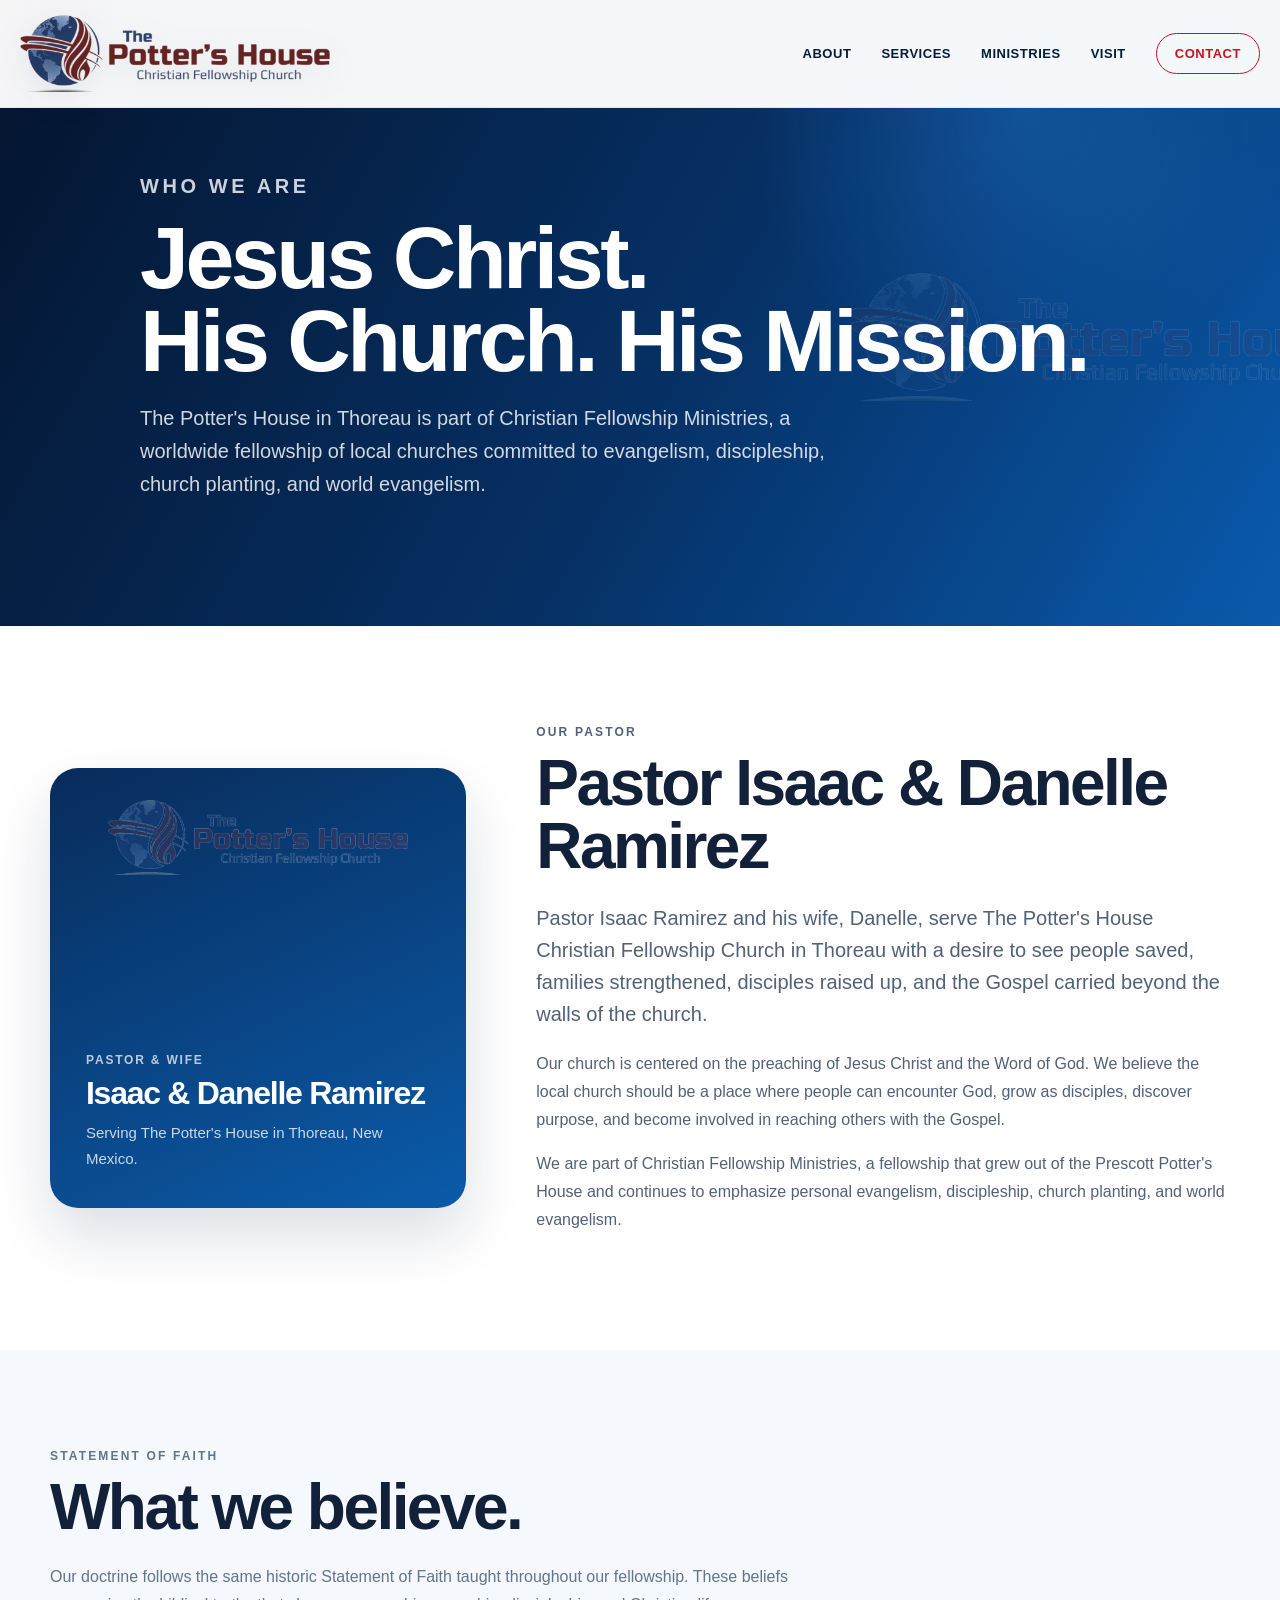
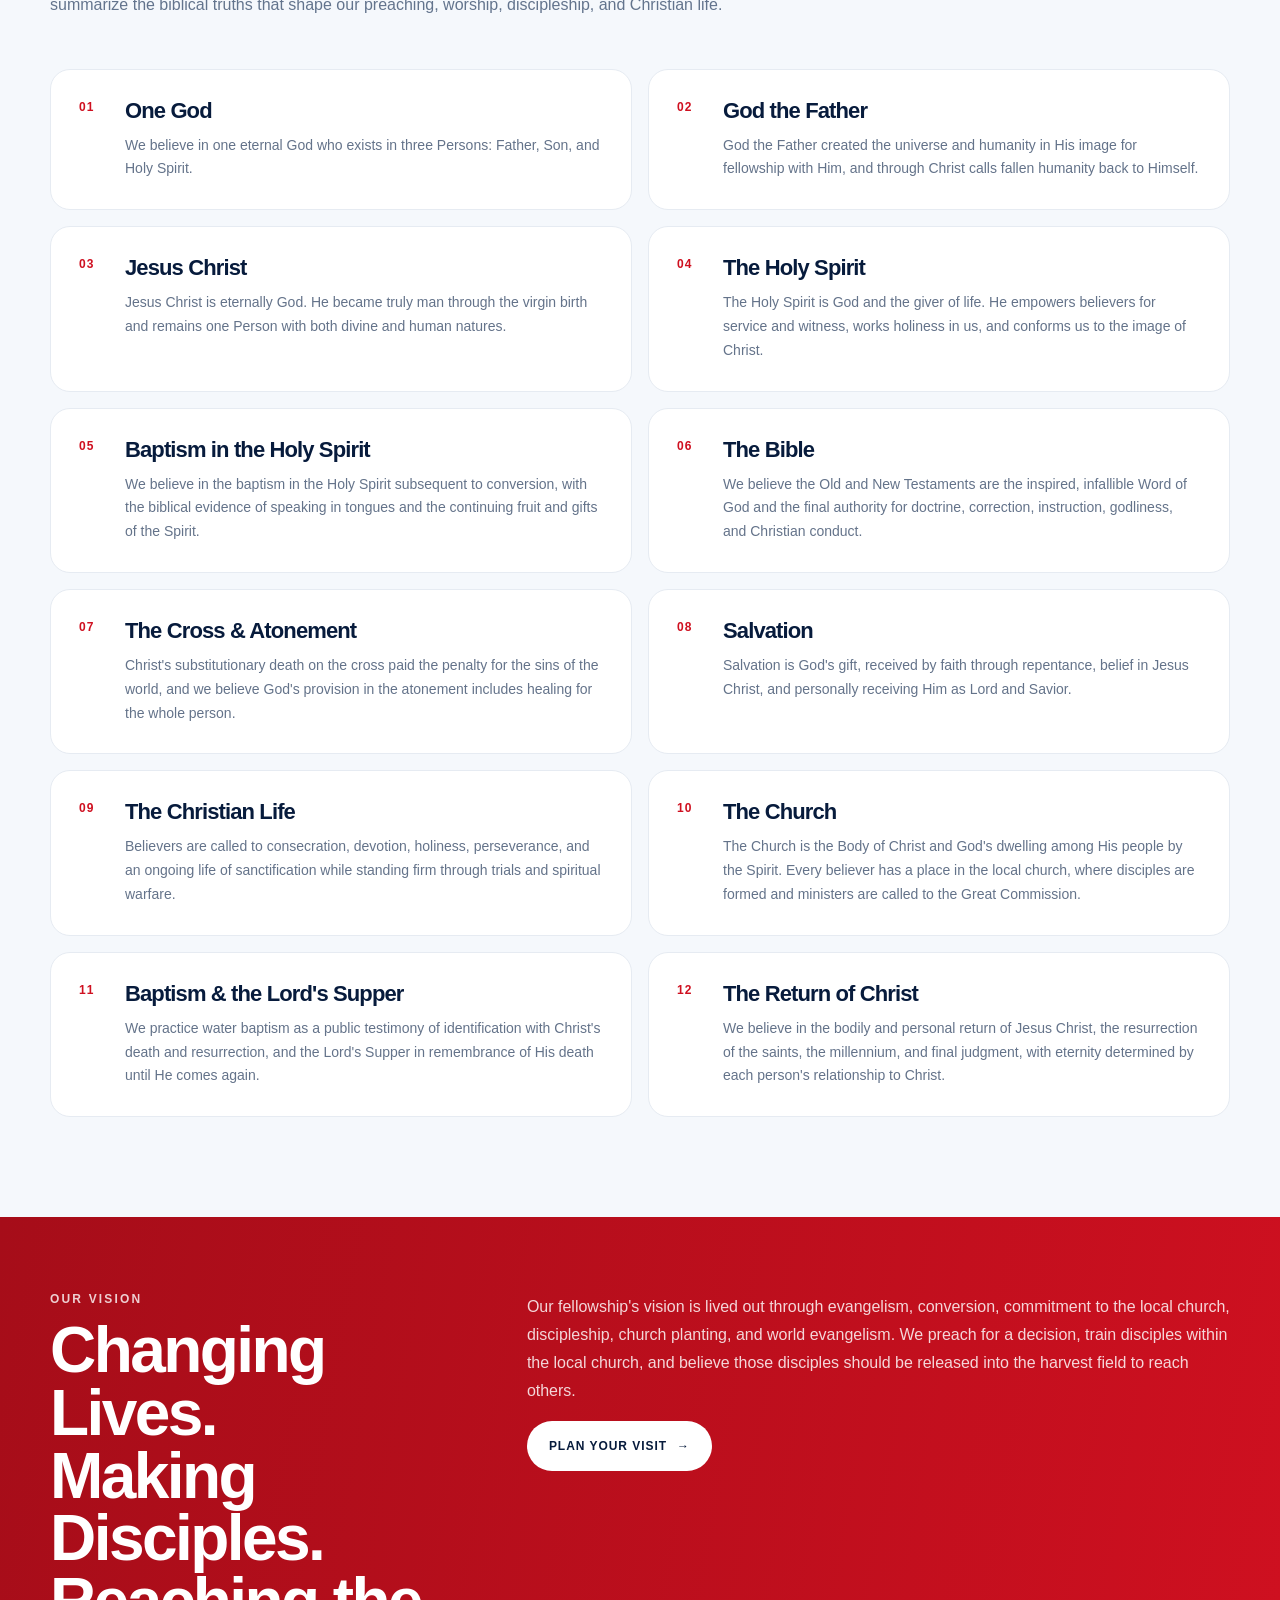
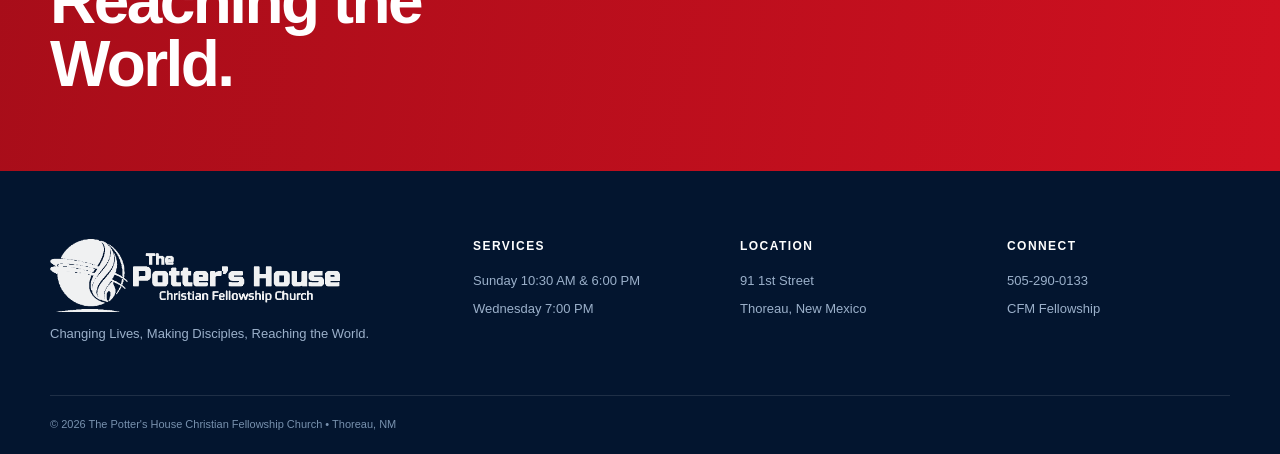
==== about.html @ 3928b64d "Refine design with Prescott-inspired world theme" ====
<!doctype html>
<html lang="en">
<head>
  <meta charset="utf-8" />
  <meta name="viewport" content="width=device-width, initial-scale=1" />
  <title>About | The Potter's House Thoreau</title>
  <meta name="description" content="Meet Pastor Isaac and Danelle Ramirez and learn what The Potter's House Christian Fellowship Church in Thoreau believes." />
  <link rel="stylesheet" href="/styles.css" />
  <style>
    .about-hero{position:relative;overflow:hidden;padding:170px 0 105px;color:#fff;background:radial-gradient(circle at 80% 18%,rgba(43,132,227,.30),transparent 24%),linear-gradient(120deg,#04142d,#063166 55%,#0a5aad)}
    .about-hero:after{content:"";position:absolute;right:-80px;top:82px;width:510px;height:510px;background:url('/assets/logo-mark-transparent.webp') no-repeat center/contain;opacity:.09;filter:brightness(1.4)}
    .about-hero .shell{position:relative;z-index:2;max-width:1000px}
    .about-hero h1{margin-bottom:20px;font-size:clamp(52px,7vw,88px);line-height:.94}
    .about-hero p{max-width:720px;color:rgba(255,255,255,.82);font-size:20px;line-height:1.65}
    .pastor-section{background:#fff}
    .pastor-grid{display:grid;grid-template-columns:.75fr 1.25fr;gap:70px;align-items:center}
    .pastor-card{position:relative;min-height:440px;display:flex;align-items:flex-end;padding:36px;border-radius:28px;overflow:hidden;background:linear-gradient(155deg,#082c5b,#0b5baa);box-shadow:var(--shadow)}
    .pastor-card:before{content:"";position:absolute;inset:0;background:url('/assets/logo-mark-transparent.webp') no-repeat center 32px/72% auto;opacity:.24;filter:brightness(1.45)}
    .pastor-card-copy{position:relative;z-index:2;width:100%;padding-top:180px;color:#fff}
    .pastor-card-copy span{display:block;margin-bottom:8px;font-size:12px;font-weight:800;letter-spacing:.15em;text-transform:uppercase;opacity:.72}
    .pastor-card-copy strong{display:block;font-size:32px;letter-spacing:-.04em}
    .pastor-card-copy p{margin:8px 0 0;color:rgba(255,255,255,.78);font-size:15px}
    .about-copy h2{max-width:680px}
    .about-copy p{max-width:760px;color:#536178}
    .faith{background:var(--soft)}
    .faith-intro{max-width:820px;margin-bottom:50px}
    .faith-intro p{color:var(--muted)}
    .faith-grid{display:grid;grid-template-columns:repeat(2,1fr);gap:16px}
    .faith-item{position:relative;padding:28px 30px 28px 74px;background:#fff;border:1px solid #e6ebf2;border-radius:20px}
    .faith-item .num{position:absolute;left:28px;top:30px;color:var(--red);font-size:12px;font-weight:900;letter-spacing:.08em}
    .faith-item h3{margin:0 0 10px;color:var(--navy);font-size:22px}
    .faith-item p{margin:0;color:#64738a;font-size:14px;line-height:1.7}
    .vision-band{padding:76px 0;color:#fff;background:linear-gradient(100deg,var(--red-dark),var(--red))}
    .vision-band .shell{display:grid;grid-template-columns:.75fr 1.25fr;gap:55px;align-items:start}
    .vision-band h2{margin-bottom:0}
    .vision-band p{color:rgba(255,255,255,.83)}
    @media(max-width:850px){.pastor-grid,.faith-grid,.vision-band .shell{grid-template-columns:1fr}.pastor-card{min-height:350px}.about-hero{padding-top:145px}}
  </style>
</head>
<body>
<main>
  <header class="site-header" id="siteHeader">
    <div class="shell">
      <a class="brand" href="/" aria-label="The Potter's House Thoreau home">
        <img class="brand-logo" src="/assets/logo-mark-transparent.webp" alt="The Potter's House Christian Fellowship Church" />
      </a>
      <nav class="nav" aria-label="Primary navigation">
        <a href="/about.html">About</a><a href="/#services">Services</a><a href="/#ministries">Ministries</a><a href="/#visit">Visit</a><a class="nav-cta" href="tel:+15052900133">Contact</a>
      </nav>
    </div>
  </header>

  <section class="about-hero">
    <div class="shell">
      <p class="kicker light">Who We Are</p>
      <h1>Jesus Christ.<br>His Church. His Mission.</h1>
      <p>The Potter's House in Thoreau is part of Christian Fellowship Ministries, a worldwide fellowship of local churches committed to evangelism, discipleship, church planting, and world evangelism.</p>
    </div>
  </section>

  <section class="section pastor-section">
    <div class="shell pastor-grid">
      <div class="pastor-card">
        <div class="pastor-card-copy"><span>Pastor &amp; Wife</span><strong>Isaac &amp; Danelle Ramirez</strong><p>Serving The Potter's House in Thoreau, New Mexico.</p></div>
      </div>
      <div class="about-copy">
        <p class="kicker">Our Pastor</p>
        <h2>Pastor Isaac &amp; Danelle Ramirez</h2>
        <p class="lead">Pastor Isaac Ramirez and his wife, Danelle, serve The Potter's House Christian Fellowship Church in Thoreau with a desire to see people saved, families strengthened, disciples raised up, and the Gospel carried beyond the walls of the church.</p>
        <p>Our church is centered on the preaching of Jesus Christ and the Word of God. We believe the local church should be a place where people can encounter God, grow as disciples, discover purpose, and become involved in reaching others with the Gospel.</p>
        <p>We are part of Christian Fellowship Ministries, a fellowship that grew out of the Prescott Potter's House and continues to emphasize personal evangelism, discipleship, church planting, and world evangelism.</p>
      </div>
    </div>
  </section>

  <section class="section faith" id="faith">
    <div class="shell">
      <div class="faith-intro"><p class="kicker">Statement of Faith</p><h2>What we believe.</h2><p>Our doctrine follows the same historic Statement of Faith taught throughout our fellowship. These beliefs summarize the biblical truths that shape our preaching, worship, discipleship, and Christian life.</p></div>
      <div class="faith-grid">
        <article class="faith-item"><span class="num">01</span><h3>One God</h3><p>We believe in one eternal God who exists in three Persons: Father, Son, and Holy Spirit.</p></article>
        <article class="faith-item"><span class="num">02</span><h3>God the Father</h3><p>God the Father created the universe and humanity in His image for fellowship with Him, and through Christ calls fallen humanity back to Himself.</p></article>
        <article class="faith-item"><span class="num">03</span><h3>Jesus Christ</h3><p>Jesus Christ is eternally God. He became truly man through the virgin birth and remains one Person with both divine and human natures.</p></article>
        <article class="faith-item"><span class="num">04</span><h3>The Holy Spirit</h3><p>The Holy Spirit is God and the giver of life. He empowers believers for service and witness, works holiness in us, and conforms us to the image of Christ.</p></article>
        <article class="faith-item"><span class="num">05</span><h3>Baptism in the Holy Spirit</h3><p>We believe in the baptism in the Holy Spirit subsequent to conversion, with the biblical evidence of speaking in tongues and the continuing fruit and gifts of the Spirit.</p></article>
        <article class="faith-item"><span class="num">06</span><h3>The Bible</h3><p>We believe the Old and New Testaments are the inspired, infallible Word of God and the final authority for doctrine, correction, instruction, godliness, and Christian conduct.</p></article>
        <article class="faith-item"><span class="num">07</span><h3>The Cross &amp; Atonement</h3><p>Christ's substitutionary death on the cross paid the penalty for the sins of the world, and we believe God's provision in the atonement includes healing for the whole person.</p></article>
        <article class="faith-item"><span class="num">08</span><h3>Salvation</h3><p>Salvation is God's gift, received by faith through repentance, belief in Jesus Christ, and personally receiving Him as Lord and Savior.</p></article>
        <article class="faith-item"><span class="num">09</span><h3>The Christian Life</h3><p>Believers are called to consecration, devotion, holiness, perseverance, and an ongoing life of sanctification while standing firm through trials and spiritual warfare.</p></article>
        <article class="faith-item"><span class="num">10</span><h3>The Church</h3><p>The Church is the Body of Christ and God's dwelling among His people by the Spirit. Every believer has a place in the local church, where disciples are formed and ministers are called to the Great Commission.</p></article>
        <article class="faith-item"><span class="num">11</span><h3>Baptism &amp; the Lord's Supper</h3><p>We practice water baptism as a public testimony of identification with Christ's death and resurrection, and the Lord's Supper in remembrance of His death until He comes again.</p></article>
        <article class="faith-item"><span class="num">12</span><h3>The Return of Christ</h3><p>We believe in the bodily and personal return of Jesus Christ, the resurrection of the saints, the millennium, and final judgment, with eternity determined by each person's relationship to Christ.</p></article>
      </div>
    </div>
  </section>

  <section class="vision-band">
    <div class="shell"><div><p class="kicker light">Our Vision</p><h2>Changing Lives.<br>Making Disciples.<br>Reaching the World.</h2></div><div><p>Our fellowship's vision is lived out through evangelism, conversion, commitment to the local church, discipleship, church planting, and world evangelism. We preach for a decision, train disciples within the local church, and believe those disciples should be released into the harvest field to reach others.</p><a class="button button-white" href="/#visit">Plan Your Visit <span>→</span></a></div></div>
  </section>

  <footer>
    <div class="shell footer-grid">
      <div class="footer-brand"><img src="/assets/logo-mark-transparent.webp" alt="The Potter's House Christian Fellowship Church"><p>Changing Lives, Making Disciples, Reaching the World.</p></div>
      <div><strong>Services</strong><p>Sunday 10:30 AM &amp; 6:00 PM</p><p>Wednesday 7:00 PM</p></div>
      <div><strong>Location</strong><p>91 1st Street</p><p>Thoreau, New Mexico</p></div>
      <div><strong>Connect</strong><p><a href="tel:+15052900133">505-290-0133</a></p><p><a href="https://www.cfmmap.org/" target="_blank" rel="noreferrer">CFM Fellowship</a></p></div>
    </div>
    <div class="shell copyright">© 2026 The Potter's House Christian Fellowship Church • Thoreau, NM</div>
  </footer>
</main>
<script>
  const header=document.getElementById('siteHeader');
  const updateHeader=()=>window.scrollY>24?header.classList.add('is-scrolled'):header.classList.remove('is-scrolled');
  updateHeader();window.addEventListener('scroll',updateHeader,{passive:true});
</script>
</body>
</html>
---- styles.css ----
:root {
  --navy: #071b3c;
  --navy-deep: #031127;
  --blue: #0a57b8;
  --blue-bright: #2b84e3;
  --red: #cf1020;
  --red-dark: #a60d19;
  --ink: #122039;
  --muted: #63748d;
  --paper: #ffffff;
  --soft: #f5f8fc;
  --line: #dde5ef;
  --shadow: 0 28px 60px rgba(8, 28, 62, .14);
}

*{box-sizing:border-box}
html{scroll-behavior:smooth}
body{margin:0;color:var(--ink);background:var(--paper);font-family:Arial,Helvetica,sans-serif;-webkit-font-smoothing:antialiased}
a{text-decoration:none;color:inherit}
img{display:block;max-width:100%}
.shell{width:min(1180px,calc(100% - 48px));margin:0 auto}
.section{padding:100px 0}
.kicker{margin:0 0 14px;color:var(--red);font-size:12px;line-height:1;font-weight:800;letter-spacing:.18em;text-transform:uppercase}
.kicker.light{color:#fff;opacity:.8}
h1,h2,h3,p,blockquote{margin-top:0}
h1,h2,h3{letter-spacing:-.04em}
h2{margin-bottom:24px;font-size:clamp(38px,5vw,64px);line-height:.98}
p{font-size:16px;line-height:1.75}
.lead{color:#334258;font-size:20px;line-height:1.6}
.button{display:inline-flex;align-items:center;justify-content:center;gap:10px;min-height:50px;padding:0 22px;border-radius:999px;font-size:12px;font-weight:800;letter-spacing:.08em;text-transform:uppercase;transition:transform .2s ease,background .2s ease,border-color .2s ease,color .2s ease}
.button:hover{transform:translateY(-2px)}
.button-primary{color:#fff;background:var(--red);box-shadow:0 16px 34px rgba(207,16,32,.22)}
.button-primary:hover{background:var(--red-dark)}
.button-white{background:#fff;color:var(--navy)}
.button-ghost{border:1px solid rgba(255,255,255,.48);color:#fff}
.button-outline{border:1px solid #aebccc;color:var(--navy)}
.icon{width:28px;height:28px;display:flex;align-items:center;justify-content:center;color:var(--red);font-size:24px;font-weight:700}

.site-header{position:fixed;z-index:60;top:0;left:0;right:0;height:108px;display:flex;align-items:center;justify-content:center;background:rgba(255,255,255,.96);border-bottom:1px solid rgba(12,41,78,.08);transition:height .25s ease,box-shadow .25s ease,backdrop-filter .25s ease}
.site-header .shell{width:min(1280px,calc(100% - 40px));display:flex;align-items:center;justify-content:space-between}
.site-header.is-scrolled{height:88px;backdrop-filter:blur(14px);box-shadow:0 12px 30px rgba(8,26,57,.08)}
.brand{display:flex;align-items:center;min-width:0}
.brand-logo{width:310px;height:78px;object-fit:contain;object-position:left center;filter:drop-shadow(0 8px 16px rgba(8,34,70,.08))}
.nav{display:flex;align-items:center;gap:30px;font-size:13px;font-weight:800;letter-spacing:.04em;text-transform:uppercase}
.nav a{color:var(--navy);transition:color .2s ease,background .2s ease,border-color .2s ease}
.nav a:hover{color:var(--red)}
.nav-cta{padding:12px 18px;border:1px solid var(--red);border-radius:999px;color:var(--red)!important}

.hero{position:relative;overflow:hidden;color:var(--navy);padding:185px 0 115px;background:linear-gradient(105deg,#fff 0%,#fff 46%,#f4f8fd 100%)}
.hero::before{content:"";position:absolute;left:0;right:0;bottom:0;height:7px;background:linear-gradient(90deg,var(--blue) 0 54%,var(--red) 54%)}
.world-watermark{position:absolute;right:-5%;top:106px;width:min(62vw,900px);height:76%;background:url('/assets/logo-mark-transparent.webp') no-repeat center/contain;opacity:.055;filter:grayscale(1)}
.world-lines{position:absolute;right:-180px;top:20px;width:820px;height:820px;border:1px solid rgba(10,87,184,.10);border-radius:50%;box-shadow:inset 0 0 0 90px rgba(10,87,184,.018),inset 0 0 0 180px rgba(10,87,184,.018)}
.world-lines::before,.world-lines::after{content:"";position:absolute;inset:8% 32%;border:1px solid rgba(10,87,184,.10);border-radius:50%}
.world-lines::after{inset:32% 8%;transform:rotate(90deg)}
.hero-content{position:relative;z-index:2;display:grid;grid-template-columns:1.15fr .85fr;gap:46px;align-items:center}
.eyebrow{margin-bottom:24px;color:var(--blue);font-size:12px;font-weight:900;letter-spacing:.2em;text-transform:uppercase}
.hero h1{margin-bottom:28px;max-width:760px;color:var(--red);font-size:clamp(52px,6vw,88px);line-height:.93}
.hero h1 span{color:var(--blue)}
.hero-copy>p{max-width:680px;color:#4e6077;font-size:20px;line-height:1.65}
.hero-actions{display:flex;flex-wrap:wrap;gap:13px;margin-top:34px}
.hero-scripture{margin-top:30px;color:#75849a;font-family:Georgia,'Times New Roman',serif;font-size:17px;font-style:italic}.hero-scripture strong{margin-left:8px;color:var(--navy);font-family:Arial,Helvetica,sans-serif;font-size:11px;font-style:normal;letter-spacing:.12em;text-transform:uppercase}
.hero .button-ghost{border-color:#9fb1c8;color:var(--navy)}
.hero-panel{position:relative;padding:38px 34px;border:1px solid #dbe5f0;border-radius:4px;background:rgba(255,255,255,.86);box-shadow:0 28px 70px rgba(14,52,97,.13)}
.hero-panel::before{content:"";position:absolute;left:0;top:0;bottom:0;width:6px;background:linear-gradient(180deg,var(--red),var(--blue-bright));border-radius:26px 0 0 26px}
.hero-panel h3{margin:0 0 18px;font-size:28px}
.panel-kicker{display:block;margin-bottom:12px;color:var(--red);font-size:11px;font-weight:900;letter-spacing:.18em;text-transform:uppercase}
.hero-panel p{margin:0 0 18px;color:#607087;font-size:15px;line-height:1.7}
.hero-list{display:grid;gap:12px;margin-top:22px}
.hero-list-item{display:grid;grid-template-columns:auto 1fr auto;align-items:center;gap:12px;padding:14px 16px;border-radius:4px;background:#f2f6fb;border-left:3px solid var(--blue)}
.hero-list-item .icon{width:24px;height:24px;color:var(--red);font-size:18px}
.hero-list-item strong,.hero-list-item span{display:block}
.hero-list-item strong{font-size:14px}
.hero-list-item span{color:#6c7c90;font-size:12px}
.hero-list-item b{font-size:16px}
.hero-address{margin-top:18px;padding-top:18px;border-top:1px solid #dde5ee;font-size:14px;color:#64748a}
.hero-address strong{display:block;margin-bottom:4px;color:var(--navy);font-size:16px}

.quick-info{position:relative;padding:52px 0 74px;background:#fff}
.quick-info::before{content:"";position:absolute;inset:auto 0 auto 0;top:-92px;height:140px;background:#fff;border-top-left-radius:120px 80px;border-top-right-radius:120px 80px}
.quick-info-grid{position:relative;z-index:2;display:grid;grid-template-columns:.8fr 1.2fr;gap:54px;align-items:start}
.quick-lead h2{max-width:420px;margin-bottom:0;font-size:46px}
.service-times{display:grid;gap:12px}
.service-card{display:grid;grid-template-columns:42px 1fr auto;gap:15px;align-items:center;padding:18px 20px;background:var(--soft);border:1px solid #edf1f6;border-radius:18px}
.service-card strong,.service-card span{display:block}
.service-card strong{margin-bottom:3px;font-size:15px}
.service-card span{color:var(--muted);font-size:13px}
.service-card b{color:var(--navy);font-size:18px}
.service-card .icon{width:24px;height:24px;font-size:18px}

.split-layout{display:grid;grid-template-columns:1.05fr .95fr;gap:clamp(50px,8vw,110px);align-items:center}
.section-copy p:not(.kicker){max-width:680px;color:#536178}
.text-link{display:inline-flex;align-items:center;gap:8px;margin-top:16px;color:var(--red);font-size:13px;font-weight:800;letter-spacing:.04em;text-transform:uppercase}
.statement-card{position:relative;padding:60px 54px;color:#fff;background:linear-gradient(150deg,var(--navy),#0c4f96);border-radius:28px;box-shadow:var(--shadow);overflow:hidden}
.statement-card::before{content:"";position:absolute;width:100%;height:100%;top:0;left:0;background:url('/assets/logo-mark.svg') no-repeat right -30px bottom -20px / 220px auto;opacity:.08}
.statement-card::after{content:"";position:absolute;width:6px;top:0;bottom:0;left:0;background:var(--red)}
.statement-small{display:block;margin-bottom:24px;color:#b6c9df;font-size:11px;font-weight:800;letter-spacing:.16em;text-transform:uppercase}
.statement-card blockquote{position:relative;z-index:1;margin-bottom:16px;font-family:Georgia,'Times New Roman',serif;font-size:33px;line-height:1.32}
.statement-card cite{position:relative;z-index:1;color:#b1c6df;font-size:13px;font-style:normal}
.statement-rule{position:relative;z-index:1;width:48px;height:2px;margin:28px 0 24px;background:#fff}
.statement-card p{position:relative;z-index:1;margin-bottom:0;color:#d7e1ee;font-size:13px;font-weight:800;letter-spacing:.07em;text-transform:uppercase}

.belief-band{color:#fff;background:linear-gradient(90deg,#b90e1c,#dc1829)}
.belief-grid{display:grid;grid-template-columns:repeat(3,1fr)}
.belief-grid>div{padding:48px 36px;border-right:1px solid rgba(255,255,255,.22)}
.belief-grid>div:first-child{padding-left:0}
.belief-grid>div:last-child{border-right:0}
.belief-grid span{display:block;margin-bottom:22px;font-size:11px;font-weight:800;letter-spacing:.15em;opacity:.65}
.belief-grid strong{display:block;margin-bottom:8px;font-size:24px}
.belief-grid p{margin-bottom:0;color:rgba(255,255,255,.78);font-size:14px;line-height:1.6}

.ministries{background:var(--soft)}
.section-heading{display:grid;grid-template-columns:1.3fr .7fr;gap:50px;align-items:end;margin-bottom:58px}
.section-heading h2{margin-bottom:0}
.section-heading>p{max-width:430px;margin-bottom:8px;color:var(--muted)}
.ministry-grid{display:grid;grid-template-columns:repeat(4,1fr);gap:16px}
.ministry-card{min-height:290px;padding:30px;background:#fff;border:1px solid #e6ebf2;border-radius:22px;transition:transform .22s ease,box-shadow .22s ease}
.ministry-card:hover{transform:translateY(-5px);box-shadow:0 22px 45px rgba(30,53,84,.08)}
.ministry-card>span{color:var(--red);font-size:12px;font-weight:800;letter-spacing:.1em}
.ministry-card h3{margin:56px 0 16px;color:var(--navy);font-size:27px}
.ministry-card p{margin-bottom:0;color:var(--muted);font-size:14px;line-height:1.65}

.invite-section{display:grid;grid-template-columns:1fr 1fr;min-height:620px;color:#fff;background:var(--navy)}
.invite-image{position:relative;overflow:hidden;background:radial-gradient(circle at 50% 45%,rgba(36,134,218,.42),transparent 28%),linear-gradient(135deg,#031327,#07579b)}
.invite-image::before{content:"";position:absolute;inset:0;background:url('/assets/logo-mark.svg') no-repeat center center / 66% auto;opacity:.14;filter:brightness(1.6)}
.invite-image::after{content:"";position:absolute;inset:0;background:repeating-linear-gradient(120deg,transparent 0 35px,rgba(255,255,255,.025) 36px 37px)}
.invite-content{display:flex;flex-direction:column;justify-content:center;padding:80px clamp(45px,8vw,120px)}
.invite-content h2{margin-bottom:24px}
.invite-content p:not(.kicker){max-width:630px;color:#b9c9dc;font-size:18px}
.invite-content .button{align-self:flex-start;margin-top:14px}

.visit{background:#fff}
.visit-grid{display:grid;grid-template-columns:.88fr 1.12fr;gap:70px;align-items:center}
.visit-details h2{margin-bottom:22px}
.detail-row{display:grid;grid-template-columns:40px 1fr;gap:14px;align-items:start;margin:26px 0}
.detail-row strong,.detail-row span{display:block}
.detail-row strong{margin-bottom:4px;font-size:17px}
.detail-row span{color:var(--muted);font-size:14px}
.visit-actions{display:flex;flex-wrap:wrap;gap:12px;margin-top:36px}
.map-card{min-height:520px;overflow:hidden;border:10px solid var(--soft);border-radius:28px;box-shadow:0 25px 60px rgba(25,52,84,.12)}
.map-card iframe{width:100%;height:520px;border:0}

.final-cta{padding:72px 0;color:#fff;background:linear-gradient(100deg,var(--red-dark),var(--red))}
.final-cta-inner{display:flex;align-items:center;justify-content:space-between;gap:38px}
.final-cta h2{margin-bottom:0;font-size:clamp(38px,4vw,58px)}

footer{padding:68px 0 24px;color:#c8d5e6;background:#03152f}
.footer-grid{display:grid;grid-template-columns:1.7fr 1fr 1fr 1fr;gap:44px;padding-bottom:50px}
.footer-brand{display:flex;flex-direction:column;align-items:flex-start;gap:12px}
.footer-brand img{width:290px;height:auto;object-fit:contain;filter:brightness(0) invert(1);opacity:.94}
.footer-brand>p{max-width:360px;margin:0;color:#9bb0ca}
.footer-brand-copy{display:flex;flex-direction:column}
.footer-brand-copy strong{margin:0 0 8px;color:#fff;font-size:30px;letter-spacing:-.04em;text-transform:none}
.footer-brand-copy span{display:block;margin-top:2px;color:#a8bfd9;font-size:12px;font-weight:700;letter-spacing:.08em;text-transform:uppercase}
.footer-brand-copy p{max-width:360px;margin-top:14px}
footer strong{display:block;margin-bottom:18px;color:#fff;font-size:12px;letter-spacing:.12em;text-transform:uppercase}
footer p{margin:7px 0;color:#9bb0ca;font-size:13px;line-height:1.55}
footer a:hover{color:#fff}
.copyright{padding-top:22px;border-top:1px solid rgba(255,255,255,.11);color:#7891ae;font-size:11px}

@media (max-width:1100px){
  .brand-logo{width:270px}
  .nav{gap:18px;font-size:11px}
}

@media (max-width:980px){
  .site-header{height:auto;padding:12px 0}
  .site-header .shell{width:min(100% - 30px,1180px)}
  .brand-logo{width:235px;height:62px}
  .nav a:nth-child(-n+3){display:none}
  .hero{padding:138px 0 120px}
  .hero-content{grid-template-columns:1fr}
  .world-watermark{width:90vw;right:-25%;opacity:.04}
  .quick-info-grid,.split-layout,.visit-grid,.section-heading{grid-template-columns:1fr}
  .ministry-grid{grid-template-columns:repeat(2,1fr)}
  .invite-section{grid-template-columns:.8fr 1.2fr}
  .belief-grid>div{padding:38px 24px}
  .footer-grid{grid-template-columns:1.5fr 1fr 1fr}
  .footer-grid>div:last-child{grid-column:2}
}

@media (max-width:700px){
  .shell{width:min(100% - 30px,1180px)}
  .section{padding:76px 0}
  .brand-logo{width:205px;height:54px}
  .nav a:not(.nav-cta){display:none}
  .nav-cta{padding:10px 13px}
  .hero{padding:126px 0 110px}
  .hero::after{height:160px;bottom:-105px}
  .hero h1{font-size:clamp(48px,15vw,72px)}
  .hero-copy>p{font-size:17px}
  .world-lines{right:-470px;opacity:.65}
  .hero-panel{padding:28px 24px;border-radius:22px}
  .quick-info{padding-top:26px}
  .quick-info::before{top:-68px;height:110px}
  .quick-info-grid{gap:32px}
  .quick-lead h2{font-size:40px}
  .service-card{grid-template-columns:34px 1fr}
  .service-card b{grid-column:2;font-size:17px}
  .statement-card{padding:42px 34px}
  .statement-card blockquote{font-size:27px}
  .belief-grid{grid-template-columns:1fr}
  .belief-grid>div,.belief-grid>div:first-child{padding:32px 0;border-right:0;border-bottom:1px solid rgba(255,255,255,.2)}
  .belief-grid>div:last-child{border-bottom:0}
  .ministry-grid{grid-template-columns:1fr}
  .ministry-card{min-height:240px}
  .ministry-card h3{margin-top:38px}
  .invite-section{grid-template-columns:1fr}
  .invite-image{min-height:360px}
  .invite-content{padding:70px 28px}
  .map-card,.map-card iframe{min-height:390px;height:390px}
  .visit-grid{gap:44px}
  .final-cta-inner{align-items:flex-start;flex-direction:column}
  .footer-grid{grid-template-columns:1fr 1fr}
  .footer-brand{grid-column:1/-1}
  .footer-brand-copy strong{font-size:24px}
  .footer-grid>div:last-child{grid-column:auto}
}
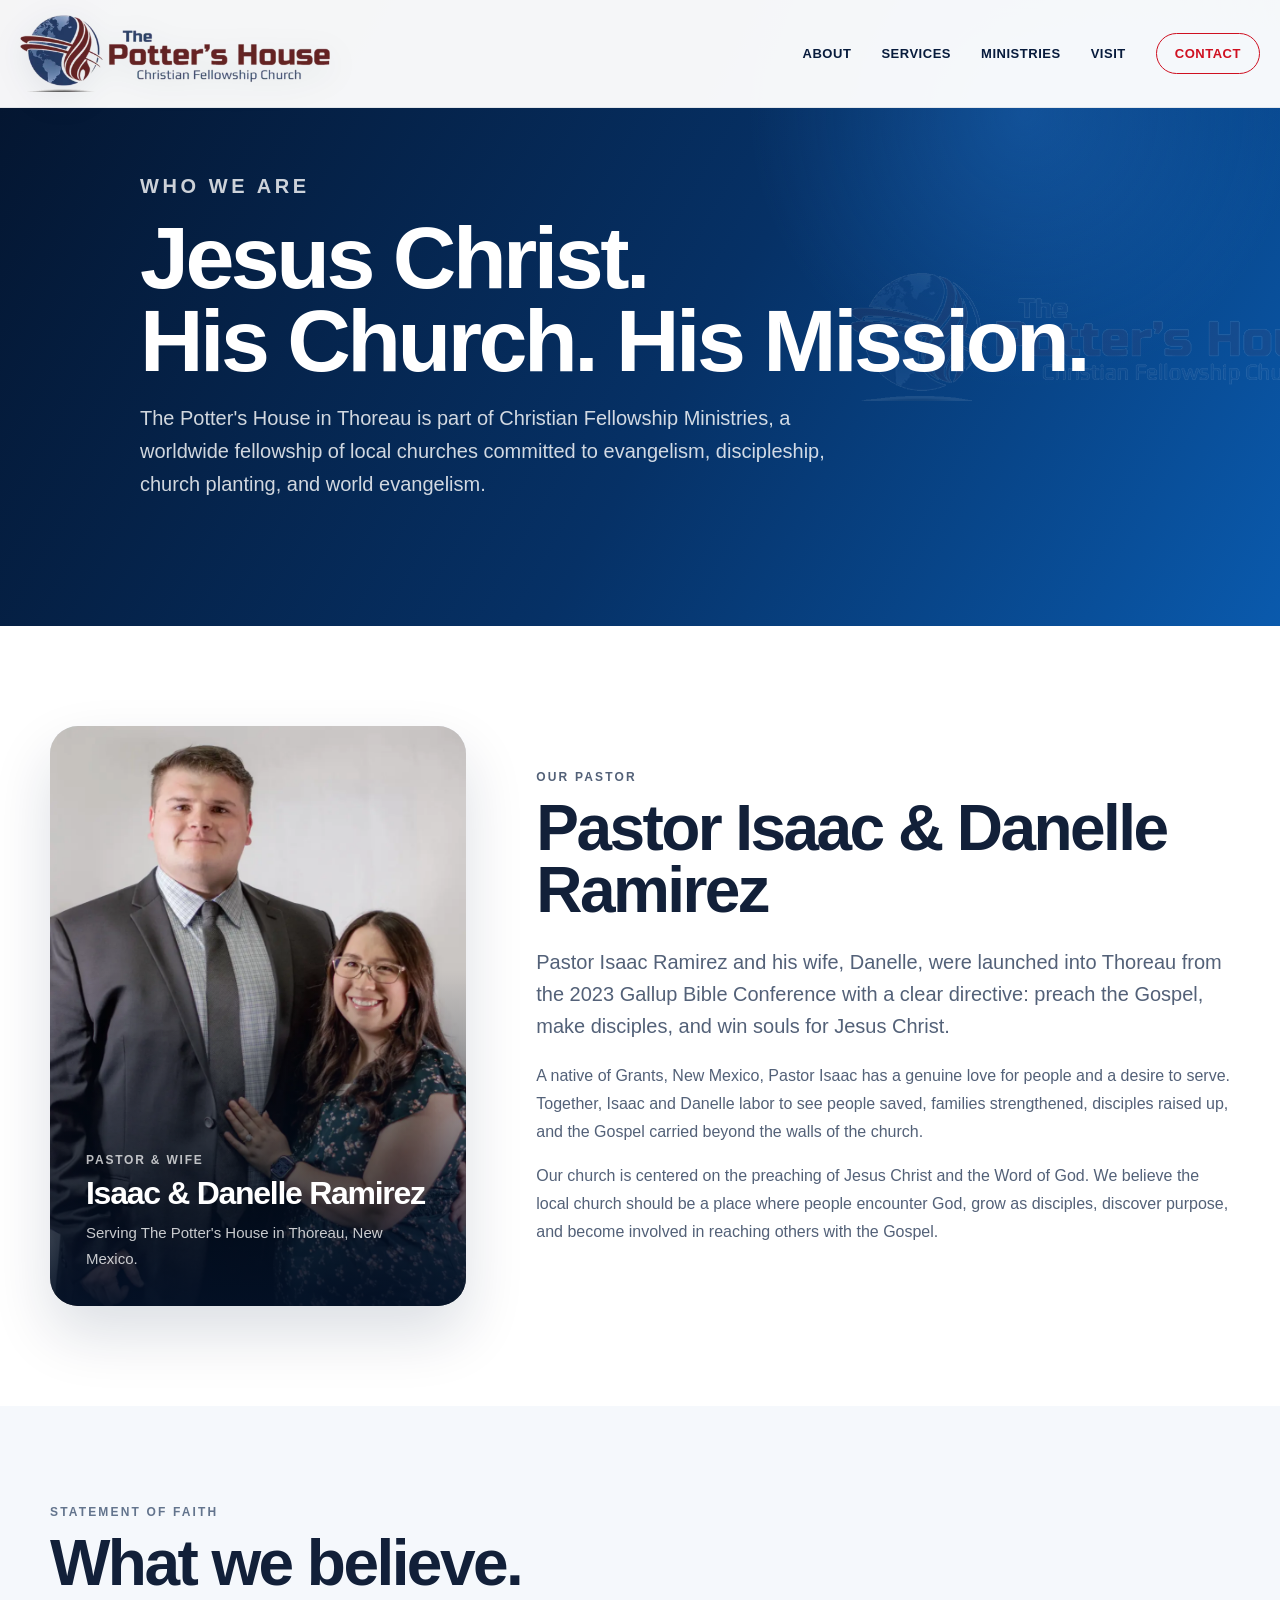
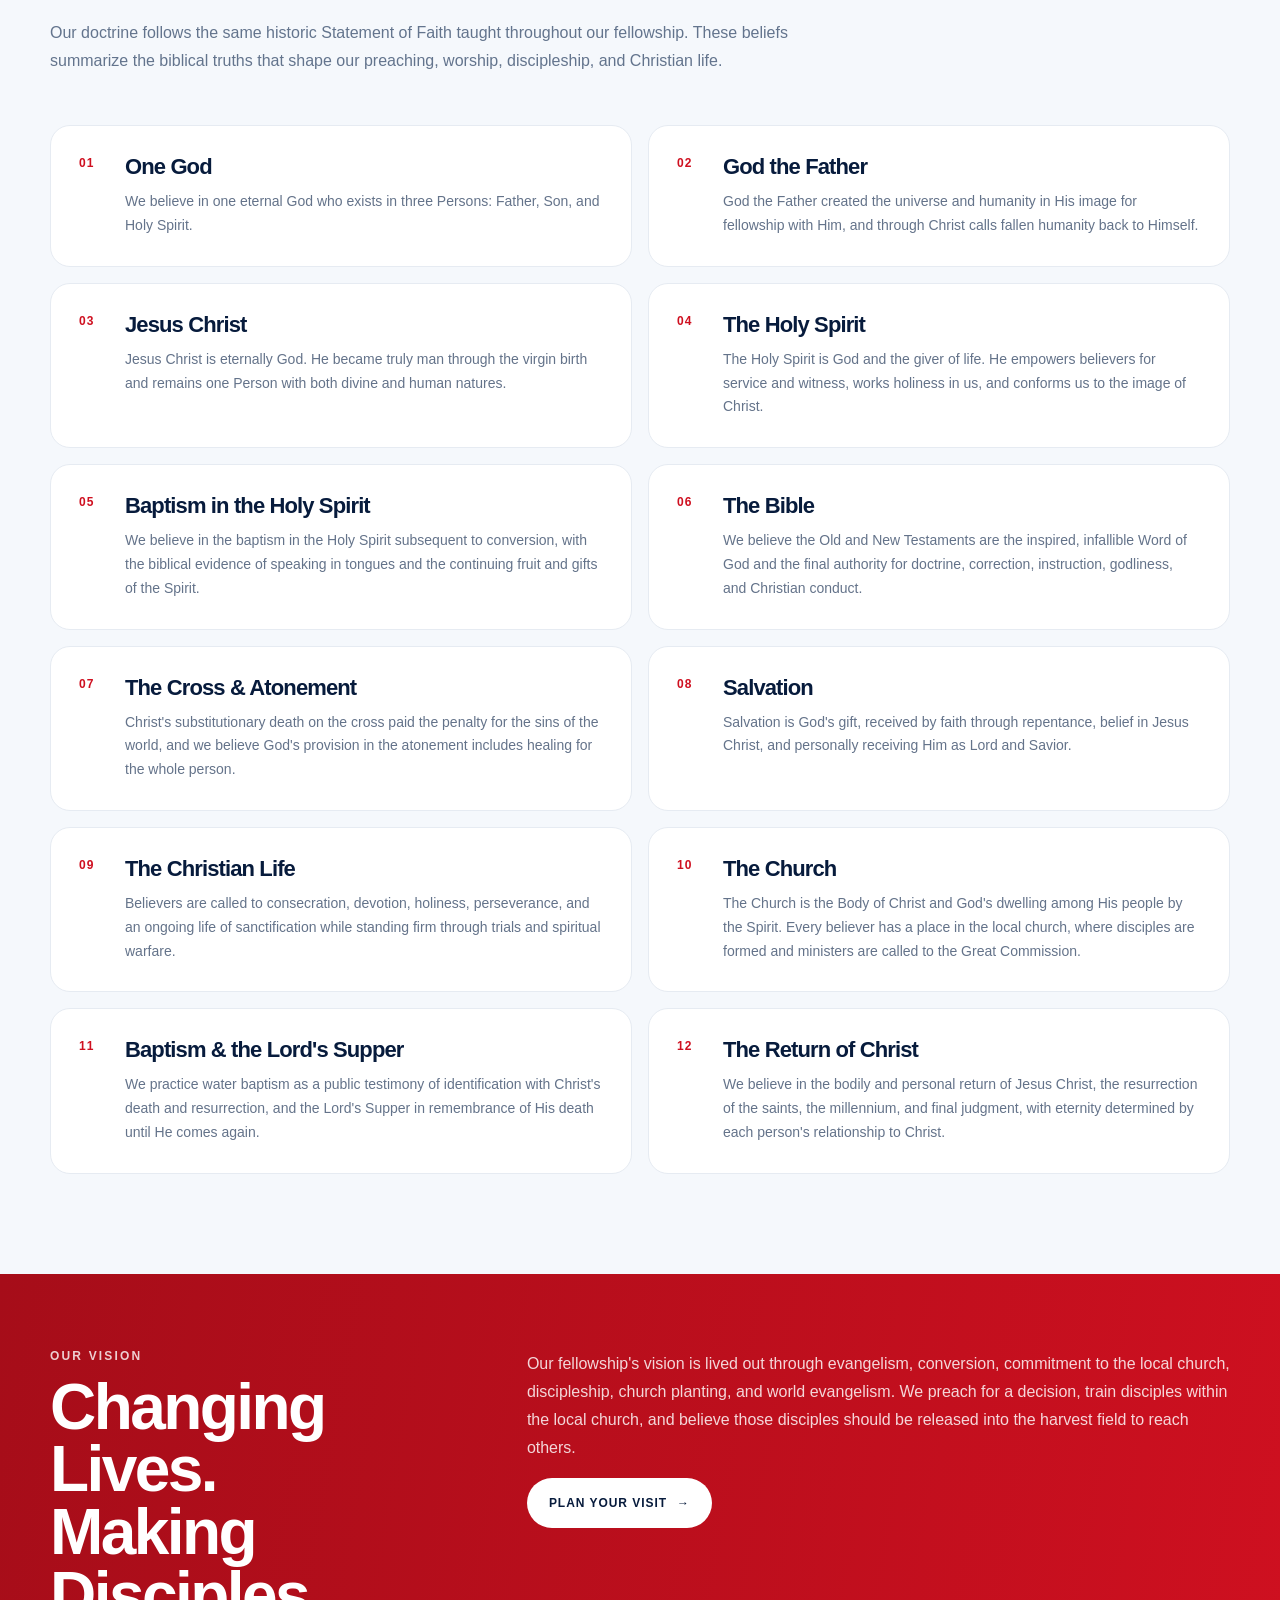
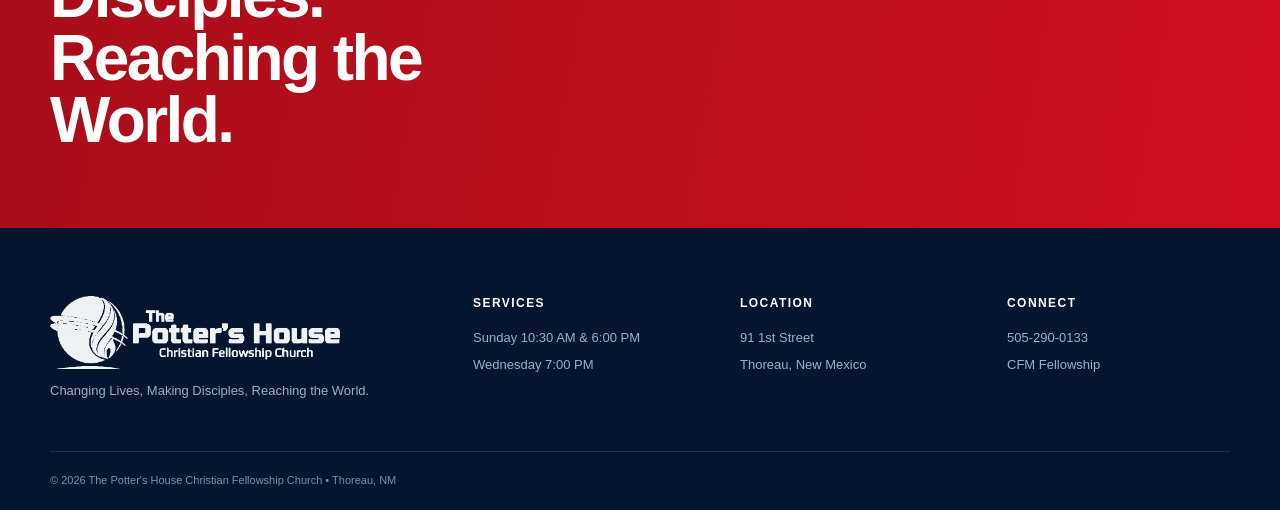
==== commit 49fbbe57: "Add pastor portrait and ministry story" ====
--- a/about.html
+++ b/about.html
@@ -14,9 +14,10 @@
     .about-hero p{max-width:720px;color:rgba(255,255,255,.82);font-size:20px;line-height:1.65}
     .pastor-section{background:#fff}
     .pastor-grid{display:grid;grid-template-columns:.75fr 1.25fr;gap:70px;align-items:center}
-    .pastor-card{position:relative;min-height:440px;display:flex;align-items:flex-end;padding:36px;border-radius:28px;overflow:hidden;background:linear-gradient(155deg,#082c5b,#0b5baa);box-shadow:var(--shadow)}
-    .pastor-card:before{content:"";position:absolute;inset:0;background:url('/assets/logo-mark-transparent.webp') no-repeat center 32px/72% auto;opacity:.24;filter:brightness(1.45)}
-    .pastor-card-copy{position:relative;z-index:2;width:100%;padding-top:180px;color:#fff}
+    .pastor-card{position:relative;min-height:580px;margin:0;display:flex;align-items:flex-end;border-radius:28px;overflow:hidden;background:#dfe5ec;box-shadow:var(--shadow)}
+    .pastor-photo{position:absolute;inset:0;width:100%;height:100%;object-fit:cover;object-position:center 30%}
+    .pastor-card:after{content:"";position:absolute;inset:42% 0 0;background:linear-gradient(180deg,transparent,rgba(3,17,39,.92))}
+    .pastor-card-copy{position:relative;z-index:2;width:100%;padding:150px 36px 34px;color:#fff}
     .pastor-card-copy span{display:block;margin-bottom:8px;font-size:12px;font-weight:800;letter-spacing:.15em;text-transform:uppercase;opacity:.72}
     .pastor-card-copy strong{display:block;font-size:32px;letter-spacing:-.04em}
     .pastor-card-copy p{margin:8px 0 0;color:rgba(255,255,255,.78);font-size:15px}
@@ -34,7 +35,7 @@
     .vision-band .shell{display:grid;grid-template-columns:.75fr 1.25fr;gap:55px;align-items:start}
     .vision-band h2{margin-bottom:0}
     .vision-band p{color:rgba(255,255,255,.83)}
-    @media(max-width:850px){.pastor-grid,.faith-grid,.vision-band .shell{grid-template-columns:1fr}.pastor-card{min-height:350px}.about-hero{padding-top:145px}}
+    @media(max-width:850px){.pastor-grid,.faith-grid,.vision-band .shell{grid-template-columns:1fr}.pastor-card{min-height:620px;max-width:540px;width:100%;margin:0 auto}.about-hero{padding-top:145px}}
   </style>
 </head>
 <body>
@@ -60,15 +61,16 @@
 
   <section class="section pastor-section">
     <div class="shell pastor-grid">
-      <div class="pastor-card">
+      <figure class="pastor-card">
+        <img class="pastor-photo" src="/assets/isaac-danelle-ramirez.webp" alt="Pastor Isaac and Danelle Ramirez" />
         <div class="pastor-card-copy"><span>Pastor &amp; Wife</span><strong>Isaac &amp; Danelle Ramirez</strong><p>Serving The Potter's House in Thoreau, New Mexico.</p></div>
-      </div>
+      </figure>
       <div class="about-copy">
         <p class="kicker">Our Pastor</p>
         <h2>Pastor Isaac &amp; Danelle Ramirez</h2>
-        <p class="lead">Pastor Isaac Ramirez and his wife, Danelle, serve The Potter's House Christian Fellowship Church in Thoreau with a desire to see people saved, families strengthened, disciples raised up, and the Gospel carried beyond the walls of the church.</p>
-        <p>Our church is centered on the preaching of Jesus Christ and the Word of God. We believe the local church should be a place where people can encounter God, grow as disciples, discover purpose, and become involved in reaching others with the Gospel.</p>
-        <p>We are part of Christian Fellowship Ministries, a fellowship that grew out of the Prescott Potter's House and continues to emphasize personal evangelism, discipleship, church planting, and world evangelism.</p>
+        <p class="lead">Pastor Isaac Ramirez and his wife, Danelle, were launched into Thoreau from the 2023 Gallup Bible Conference with a clear directive: preach the Gospel, make disciples, and win souls for Jesus Christ.</p>
+        <p>A native of Grants, New Mexico, Pastor Isaac has a genuine love for people and a desire to serve. Together, Isaac and Danelle labor to see people saved, families strengthened, disciples raised up, and the Gospel carried beyond the walls of the church.</p>
+        <p>Our church is centered on the preaching of Jesus Christ and the Word of God. We believe the local church should be a place where people encounter God, grow as disciples, discover purpose, and become involved in reaching others with the Gospel.</p>
       </div>
     </div>
   </section>
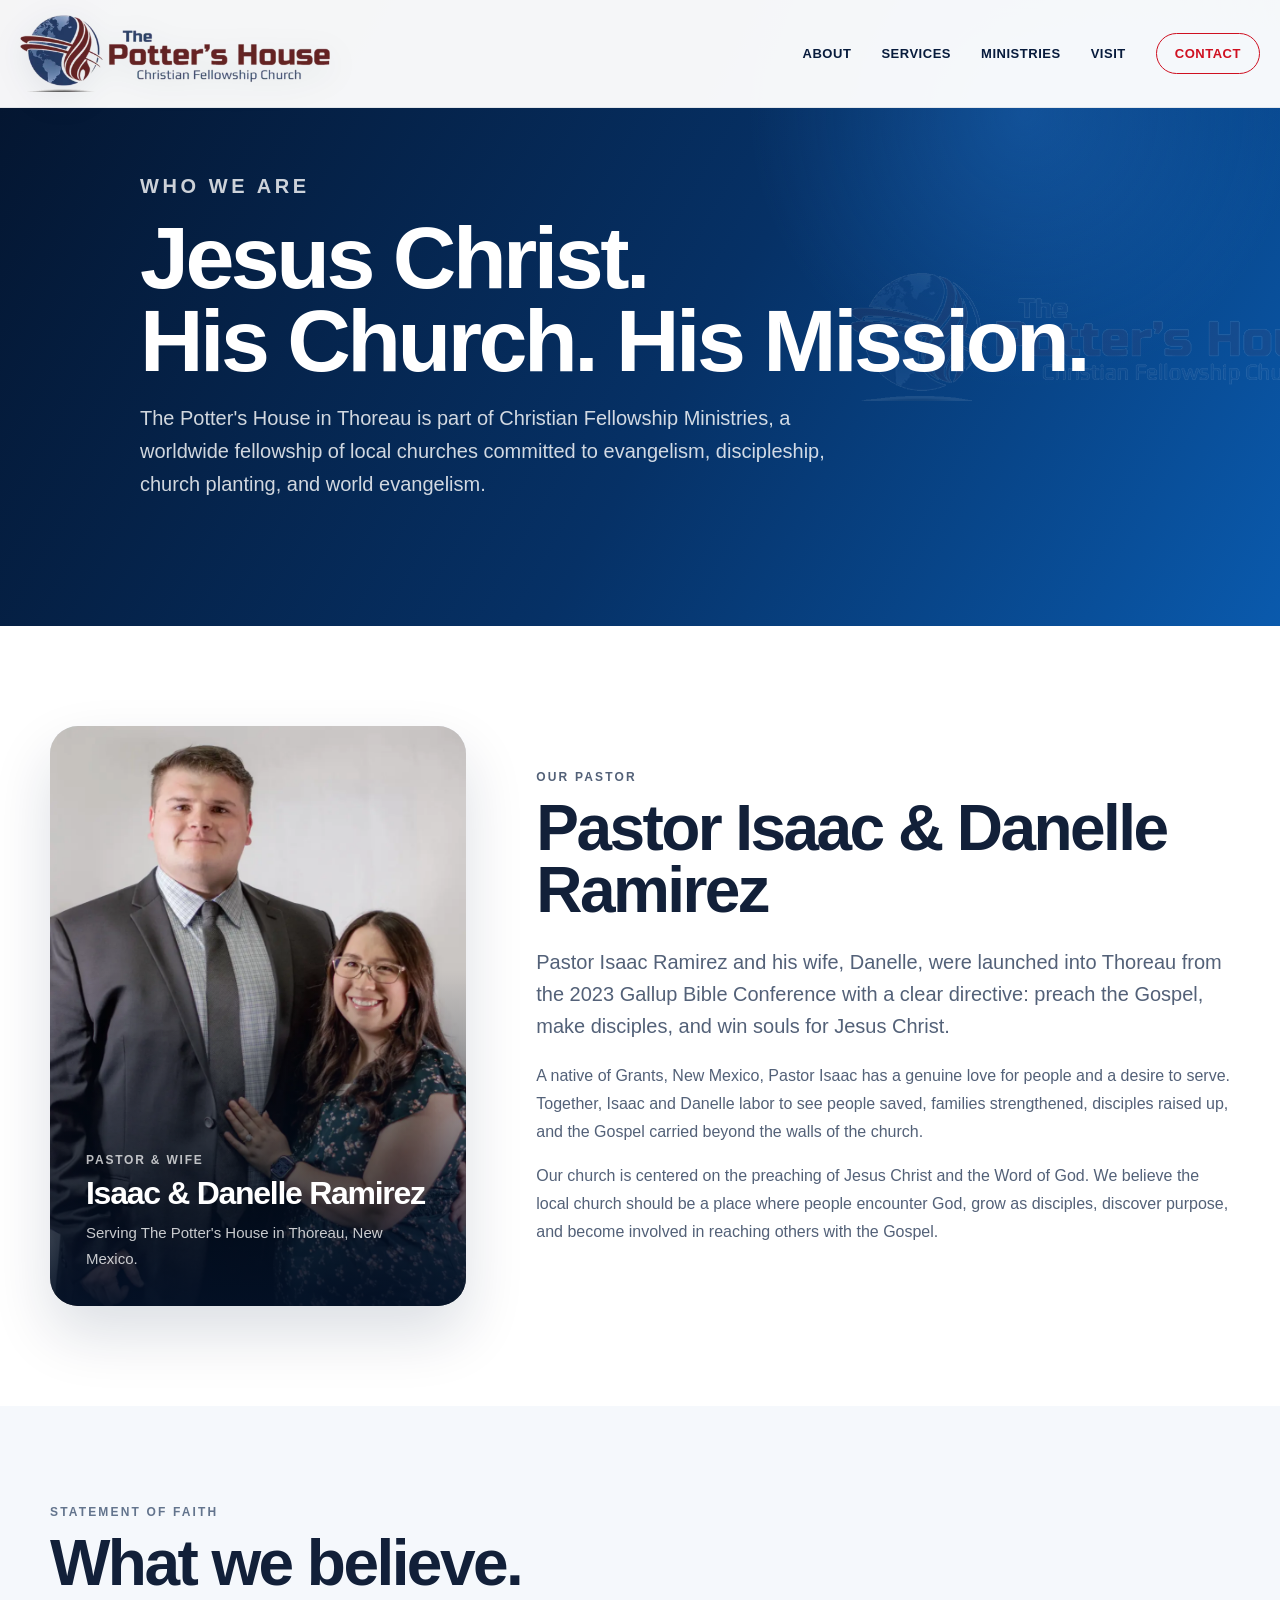
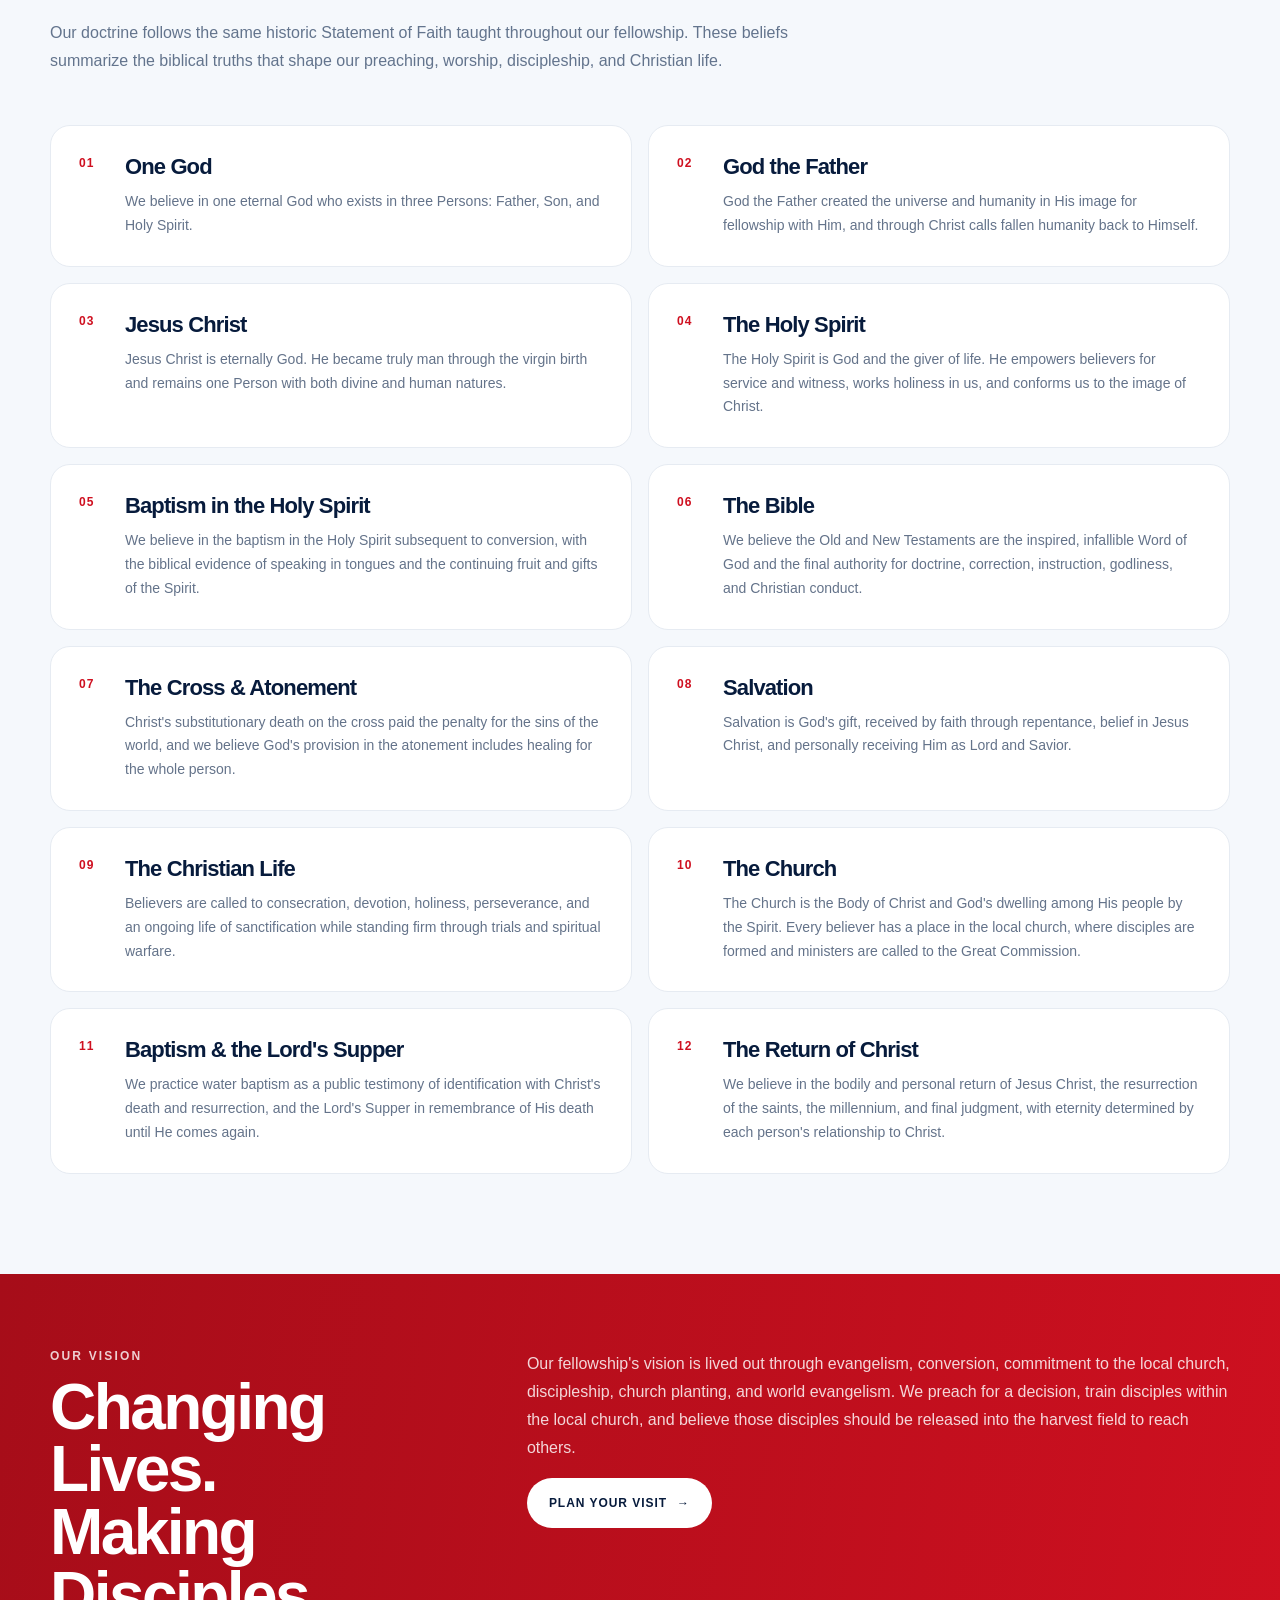
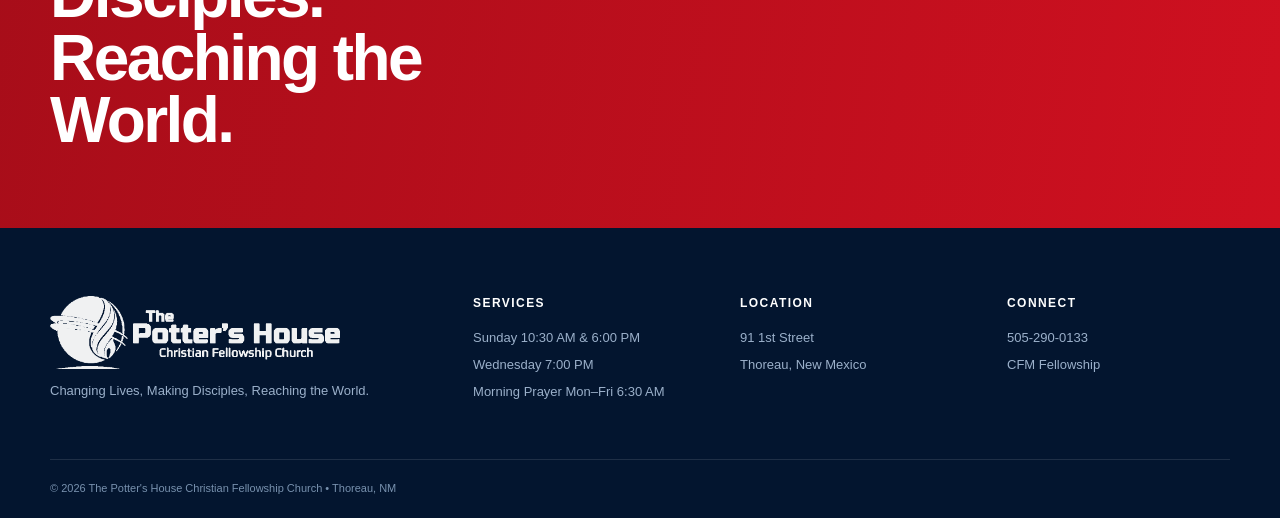
==== commit 6b570cec: "Add weekday morning prayer schedule" ====
--- a/about.html
+++ b/about.html
@@ -102,7 +102,7 @@
   <footer>
     <div class="shell footer-grid">
       <div class="footer-brand"><img src="/assets/logo-mark-transparent.webp" alt="The Potter's House Christian Fellowship Church"><p>Changing Lives, Making Disciples, Reaching the World.</p></div>
-      <div><strong>Services</strong><p>Sunday 10:30 AM &amp; 6:00 PM</p><p>Wednesday 7:00 PM</p></div>
+      <div><strong>Services</strong><p>Sunday 10:30 AM &amp; 6:00 PM</p><p>Wednesday 7:00 PM</p><p>Morning Prayer Mon–Fri 6:30 AM</p></div>
       <div><strong>Location</strong><p>91 1st Street</p><p>Thoreau, New Mexico</p></div>
       <div><strong>Connect</strong><p><a href="tel:+15052900133">505-290-0133</a></p><p><a href="https://www.cfmmap.org/" target="_blank" rel="noreferrer">CFM Fellowship</a></p></div>
     </div>
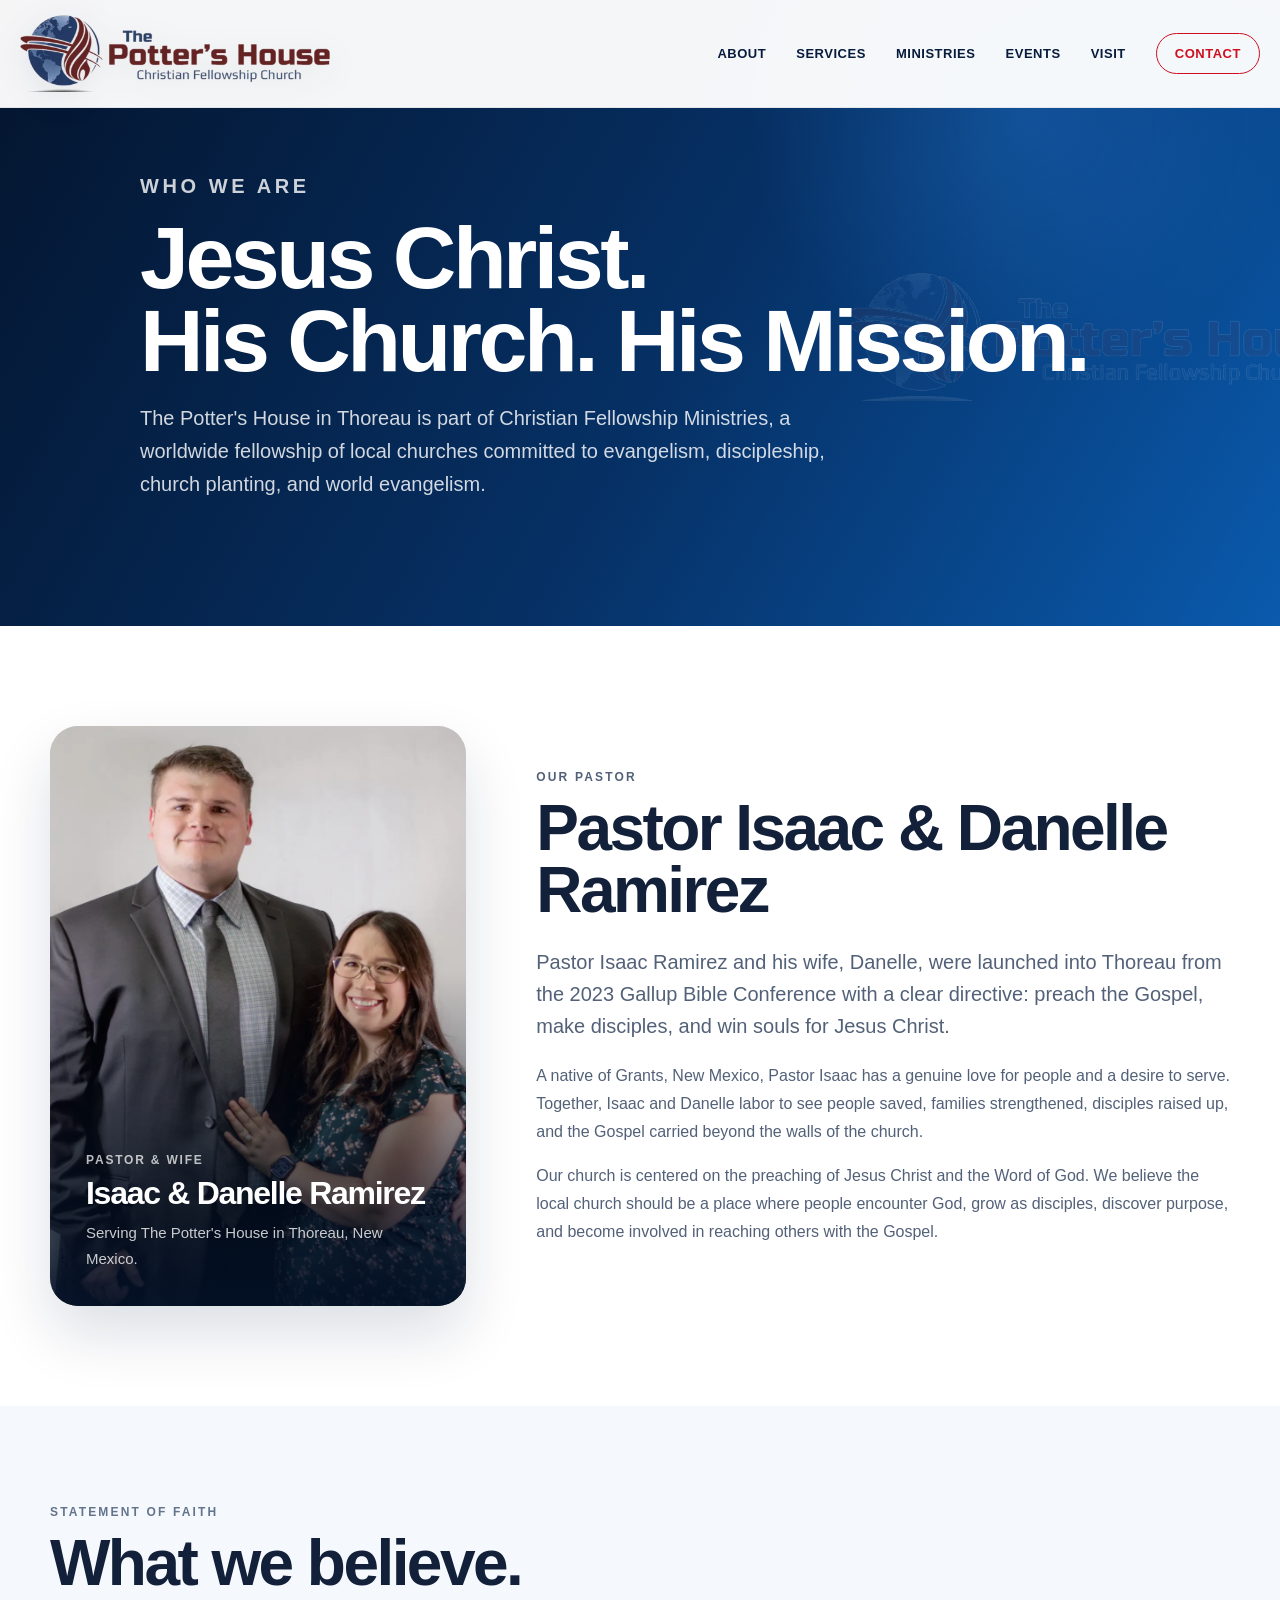
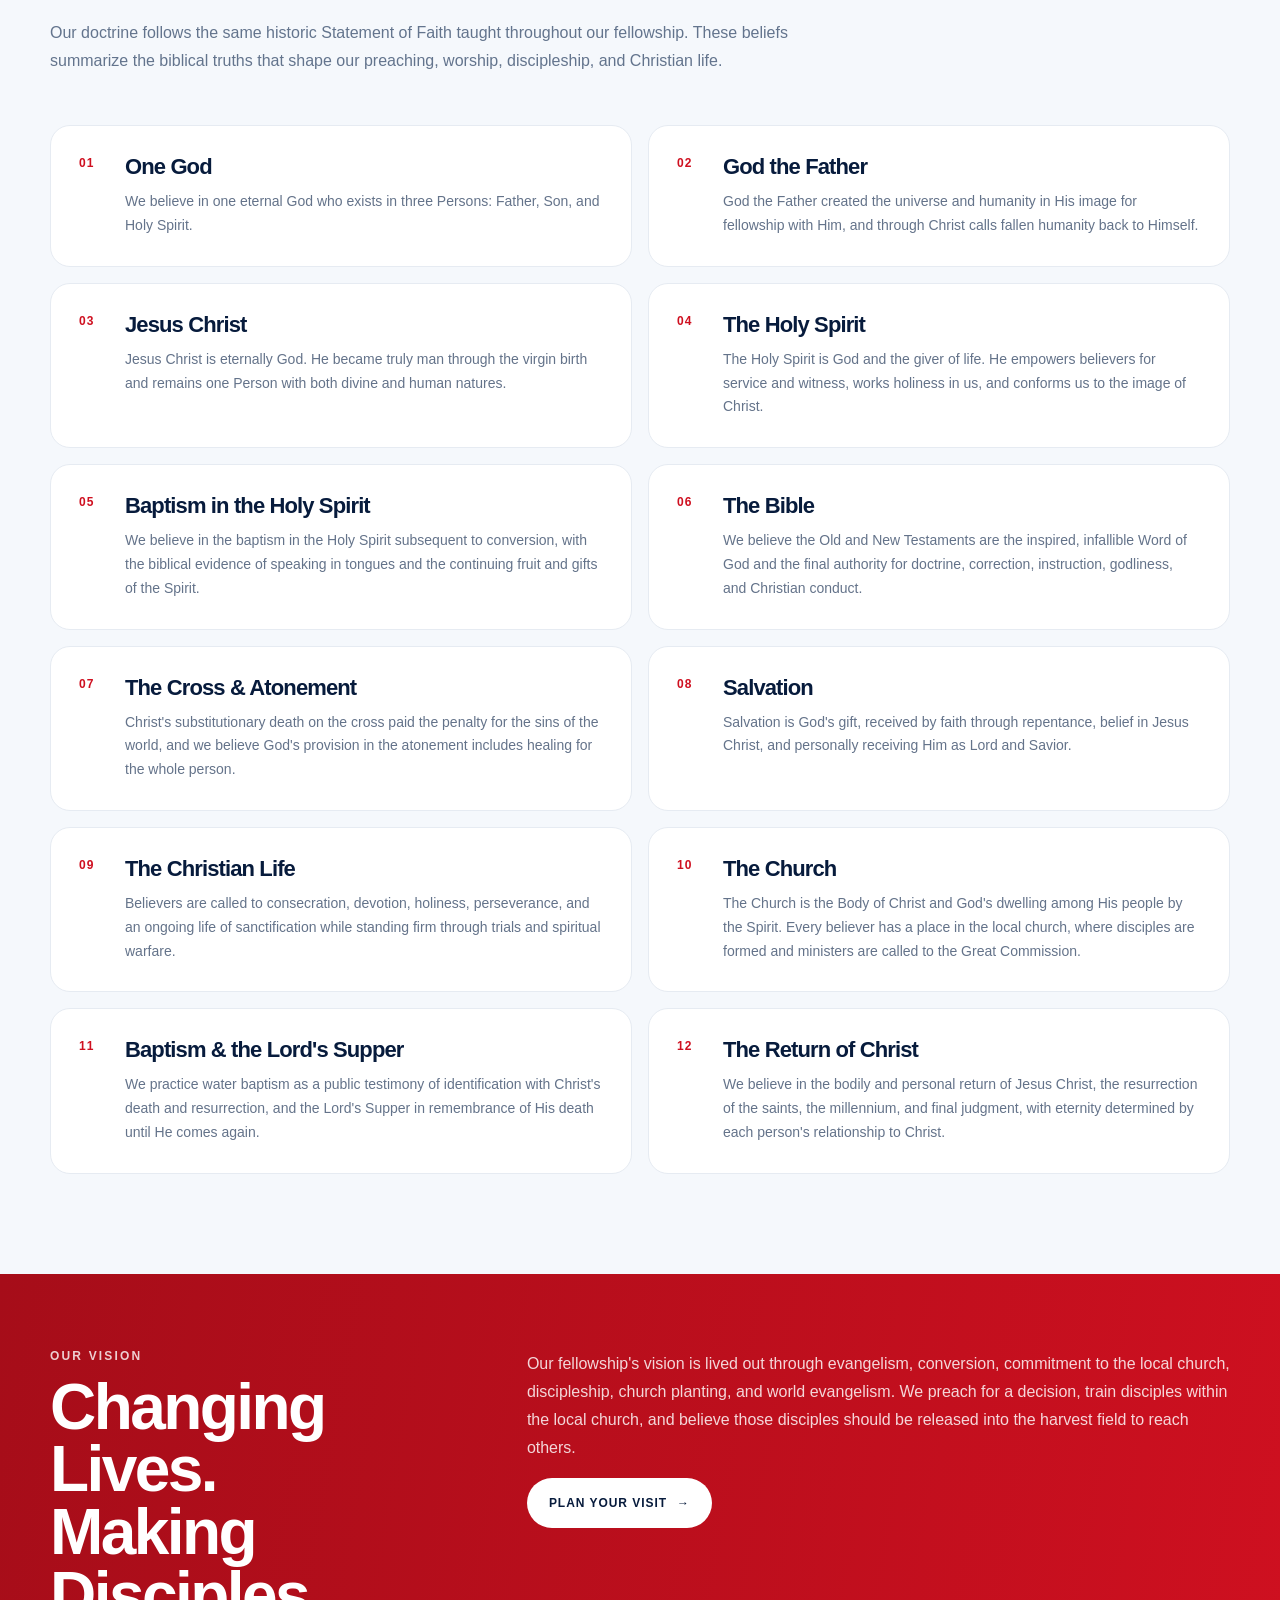
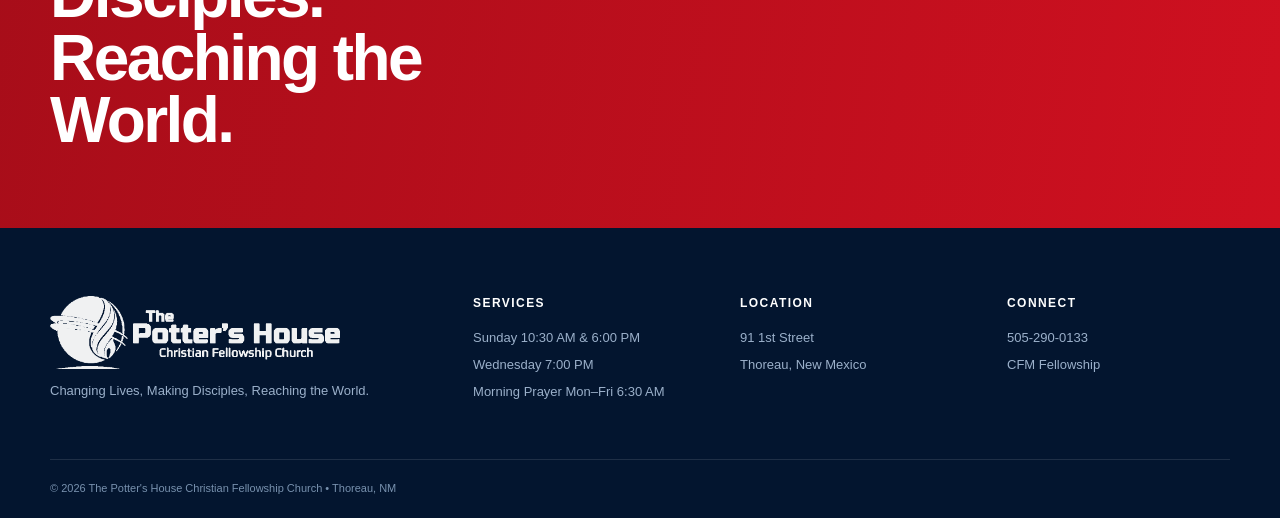
==== commit f9682677: "Add revival events page and prominent globe theme" ====
--- a/about.html
+++ b/about.html
@@ -35,7 +35,8 @@
     .vision-band .shell{display:grid;grid-template-columns:.75fr 1.25fr;gap:55px;align-items:start}
     .vision-band h2{margin-bottom:0}
     .vision-band p{color:rgba(255,255,255,.83)}
-    @media(max-width:850px){.pastor-grid,.faith-grid,.vision-band .shell{grid-template-columns:1fr}.pastor-card{min-height:620px;max-width:540px;width:100%;margin:0 auto}.about-hero{padding-top:145px}}
+    @media(max-width:850px){.pastor-grid,.faith-grid,.vision-band .shell{grid-template-columns:1fr}.pastor-grid{gap:42px}.pastor-card{min-height:540px;max-width:540px;width:100%;margin:0 auto}.about-hero{padding:120px 0 76px}.about-hero h1{font-size:clamp(42px,12vw,62px);line-height:.98}.about-hero p{font-size:17px;line-height:1.6}.faith-intro{margin-bottom:34px}.faith-item{padding:24px 22px 24px 64px}.faith-item .num{left:22px;top:26px}.vision-band{padding:58px 0}.vision-band .shell{gap:28px}}
+    @media(max-width:520px){.pastor-card{min-height:460px;border-radius:20px}.pastor-card-copy{padding:120px 24px 26px}.pastor-card-copy strong{font-size:27px}.faith-item{padding:22px 18px 22px 54px;border-radius:16px}.faith-item .num{left:18px;top:24px}.faith-item h3{font-size:20px}}
   </style>
 </head>
 <body>
@@ -45,8 +46,9 @@
       <a class="brand" href="/" aria-label="The Potter's House Thoreau home">
         <img class="brand-logo" src="/assets/logo-mark-transparent.webp" alt="The Potter's House Christian Fellowship Church" />
       </a>
-      <nav class="nav" aria-label="Primary navigation">
-        <a href="/about.html">About</a><a href="/#services">Services</a><a href="/#ministries">Ministries</a><a href="/#visit">Visit</a><a class="nav-cta" href="tel:+15052900133">Contact</a>
+      <button class="mobile-menu-toggle" type="button" aria-label="Open navigation" aria-expanded="false" aria-controls="primaryNav"><span></span></button>
+      <nav class="nav" id="primaryNav" aria-label="Primary navigation">
+        <a href="/about.html">About</a><a href="/#services">Services</a><a href="/#ministries">Ministries</a><a href="/events.html">Events</a><a href="/#visit">Visit</a><a class="nav-cta" href="tel:+15052900133">Contact</a>
       </nav>
     </div>
   </header>
@@ -111,7 +113,13 @@
 </main>
 <script>
   const header=document.getElementById('siteHeader');
+  const menuToggle=document.querySelector('.mobile-menu-toggle');
+  const nav=document.getElementById('primaryNav');
   const updateHeader=()=>window.scrollY>24?header.classList.add('is-scrolled'):header.classList.remove('is-scrolled');
+  const closeMenu=()=>{header.classList.remove('menu-open');menuToggle?.setAttribute('aria-expanded','false')};
+  menuToggle?.addEventListener('click',()=>{const open=header.classList.toggle('menu-open');menuToggle.setAttribute('aria-expanded',String(open))});
+  nav?.querySelectorAll('a').forEach(link=>link.addEventListener('click',closeMenu));
+  document.addEventListener('keydown',event=>{if(event.key==='Escape')closeMenu()});
   updateHeader();window.addEventListener('scroll',updateHeader,{passive:true});
 </script>
 </body>
--- a/styles.css
+++ b/styles.css
@@ -15,7 +15,7 @@
 
 *{box-sizing:border-box}
 html{scroll-behavior:smooth}
-body{margin:0;color:var(--ink);background:var(--paper);font-family:Arial,Helvetica,sans-serif;-webkit-font-smoothing:antialiased}
+body{margin:0;overflow-x:hidden;color:var(--ink);background:var(--paper);font-family:Arial,Helvetica,sans-serif;-webkit-font-smoothing:antialiased}
 a{text-decoration:none;color:inherit}
 img{display:block;max-width:100%}
 .shell{width:min(1180px,calc(100% - 48px));margin:0 auto}
@@ -45,6 +45,12 @@
 .nav a{color:var(--navy);transition:color .2s ease,background .2s ease,border-color .2s ease}
 .nav a:hover{color:var(--red)}
 .nav-cta{padding:12px 18px;border:1px solid var(--red);border-radius:999px;color:var(--red)!important}
+.mobile-menu-toggle{display:none;width:46px;height:46px;padding:0;border:1px solid #d7e0eb;border-radius:999px;background:#fff;color:var(--navy);align-items:center;justify-content:center;cursor:pointer}
+.mobile-menu-toggle span,.mobile-menu-toggle::before,.mobile-menu-toggle::after{content:"";display:block;width:19px;height:2px;background:currentColor;transition:transform .2s ease,opacity .2s ease}
+.mobile-menu-toggle span{margin:4px 0}
+.site-header.menu-open .mobile-menu-toggle::before{transform:translateY(6px) rotate(45deg)}
+.site-header.menu-open .mobile-menu-toggle span{opacity:0}
+.site-header.menu-open .mobile-menu-toggle::after{transform:translateY(-6px) rotate(-45deg)}
 
 .hero{position:relative;overflow:hidden;color:var(--navy);padding:185px 0 115px;background:linear-gradient(105deg,#fff 0%,#fff 46%,#f4f8fd 100%)}
 .hero::before{content:"";position:absolute;left:0;right:0;bottom:0;height:7px;background:linear-gradient(90deg,var(--blue) 0 54%,var(--red) 54%)}
@@ -91,7 +97,7 @@
 .section-copy p:not(.kicker){max-width:680px;color:#536178}
 .text-link{display:inline-flex;align-items:center;gap:8px;margin-top:16px;color:var(--red);font-size:13px;font-weight:800;letter-spacing:.04em;text-transform:uppercase}
 .statement-card{position:relative;padding:60px 54px;color:#fff;background:linear-gradient(150deg,var(--navy),#0c4f96);border-radius:28px;box-shadow:var(--shadow);overflow:hidden}
-.statement-card::before{content:"";position:absolute;width:100%;height:100%;top:0;left:0;background:url('/assets/logo-mark.svg') no-repeat right -30px bottom -20px / 220px auto;opacity:.08}
+.statement-card::before{content:"";position:absolute;width:100%;height:100%;top:0;left:0;background:url('/assets/world-globe.webp') no-repeat right -30px bottom -20px / 220px auto;opacity:.08}
 .statement-card::after{content:"";position:absolute;width:6px;top:0;bottom:0;left:0;background:var(--red)}
 .statement-small{display:block;margin-bottom:24px;color:#b6c9df;font-size:11px;font-weight:800;letter-spacing:.16em;text-transform:uppercase}
 .statement-card blockquote{position:relative;z-index:1;margin-bottom:16px;font-family:Georgia,'Times New Roman',serif;font-size:33px;line-height:1.32}
@@ -121,7 +127,7 @@
 
 .invite-section{display:grid;grid-template-columns:1fr 1fr;min-height:620px;color:#fff;background:var(--navy)}
 .invite-image{position:relative;overflow:hidden;background:radial-gradient(circle at 50% 45%,rgba(36,134,218,.42),transparent 28%),linear-gradient(135deg,#031327,#07579b)}
-.invite-image::before{content:"";position:absolute;inset:0;background:url('/assets/logo-mark.svg') no-repeat center center / 66% auto;opacity:.14;filter:brightness(1.6)}
+.invite-image::before{content:"";position:absolute;inset:0;background:url('/assets/world-globe.webp') no-repeat center center / 66% auto;opacity:.14;filter:brightness(1.6)}
 .invite-image::after{content:"";position:absolute;inset:0;background:repeating-linear-gradient(120deg,transparent 0 35px,rgba(255,255,255,.025) 36px 37px)}
 .invite-content{display:flex;flex-direction:column;justify-content:center;padding:80px clamp(45px,8vw,120px)}
 .invite-content h2{margin-bottom:24px}
@@ -163,12 +169,18 @@
 }
 
 @media (max-width:980px){
-  .site-header{height:auto;padding:12px 0}
-  .site-header .shell{width:min(100% - 30px,1180px)}
-  .brand-logo{width:235px;height:62px}
-  .nav a:nth-child(-n+3){display:none}
-  .hero{padding:138px 0 120px}
-  .hero-content{grid-template-columns:1fr}
+  .site-header{height:88px;padding:8px 0}
+  .site-header.is-scrolled{height:76px}
+  .site-header .shell{position:relative;width:min(100% - 30px,1180px)}
+  .brand-logo{width:220px;height:58px}
+  .mobile-menu-toggle{display:flex;flex-direction:column}
+  .nav{position:absolute;top:calc(100% + 15px);left:0;right:0;display:none;grid-template-columns:1fr;gap:0;padding:12px;background:#fff;border:1px solid #dfe7f0;border-radius:18px;box-shadow:0 22px 50px rgba(8,28,62,.18)}
+  .site-header.menu-open .nav{display:grid}
+  .nav a,.nav a:nth-child(-n+3){display:flex;align-items:center;min-height:48px;padding:0 16px;border-radius:12px;font-size:13px}
+  .nav a:hover{background:var(--soft)}
+  .nav-cta{justify-content:center;margin-top:6px;border-radius:12px}
+  .hero{padding:132px 0 92px}
+  .hero-content{grid-template-columns:1fr;gap:34px}
   .world-watermark{width:90vw;right:-25%;opacity:.04}
   .quick-info-grid,.split-layout,.visit-grid,.section-heading{grid-template-columns:1fr}
   .ministry-grid{grid-template-columns:repeat(2,1fr)}
@@ -179,39 +191,92 @@
 }
 
 @media (max-width:700px){
-  .shell{width:min(100% - 30px,1180px)}
-  .section{padding:76px 0}
-  .brand-logo{width:205px;height:54px}
-  .nav a:not(.nav-cta){display:none}
-  .nav-cta{padding:10px 13px}
-  .hero{padding:126px 0 110px}
-  .hero::after{height:160px;bottom:-105px}
-  .hero h1{font-size:clamp(48px,15vw,72px)}
-  .hero-copy>p{font-size:17px}
-  .world-lines{right:-470px;opacity:.65}
-  .hero-panel{padding:28px 24px;border-radius:22px}
-  .quick-info{padding-top:26px}
-  .quick-info::before{top:-68px;height:110px}
-  .quick-info-grid{gap:32px}
-  .quick-lead h2{font-size:40px}
-  .service-card{grid-template-columns:34px 1fr}
-  .service-card b{grid-column:2;font-size:17px}
-  .statement-card{padding:42px 34px}
-  .statement-card blockquote{font-size:27px}
+  .shell{width:min(100% - 28px,1180px)}
+  .section{padding:64px 0}
+  h2{font-size:clamp(36px,11vw,48px);line-height:1}
+  .lead{font-size:18px}
+  .site-header{height:78px}
+  .site-header.is-scrolled{height:72px}
+  .brand-logo{width:178px;height:50px}
+  .mobile-menu-toggle{width:44px;height:44px}
+  .nav{top:calc(100% + 12px)}
+  .hero{padding:108px 0 78px}
+  .hero h1{margin-bottom:22px;font-size:clamp(42px,12.5vw,58px);line-height:.96}
+  .eyebrow{margin-bottom:18px;font-size:10px;line-height:1.45}
+  .hero-copy>p{font-size:17px;line-height:1.58}
+  .hero-actions{margin-top:26px}
+  .hero-scripture{margin-top:24px;font-size:15px;line-height:1.5}
+  .hero-scripture strong{display:block;margin:7px 0 0}
+  .world-lines{right:-500px;opacity:.5}
+  .hero-panel{padding:26px 20px;border-radius:18px}
+  .hero-panel h3{font-size:25px}
+  .hero-list-item{grid-template-columns:24px 1fr auto;gap:10px;padding:13px 12px}
+  .hero-list-item b{font-size:14px;white-space:nowrap}
+  .quick-info{padding:18px 0 58px}
+  .quick-info::before{display:none}
+  .quick-info-grid{gap:26px}
+  .quick-lead h2{font-size:38px}
+  .service-card{grid-template-columns:28px 1fr auto;gap:10px;padding:16px 14px;border-radius:14px}
+  .service-card b{grid-column:auto;font-size:15px;white-space:nowrap}
+  .statement-card{padding:38px 26px;border-radius:20px}
+  .statement-card blockquote{font-size:26px}
   .belief-grid{grid-template-columns:1fr}
-  .belief-grid>div,.belief-grid>div:first-child{padding:32px 0;border-right:0;border-bottom:1px solid rgba(255,255,255,.2)}
+  .belief-grid>div,.belief-grid>div:first-child{padding:28px 0;border-right:0;border-bottom:1px solid rgba(255,255,255,.2)}
   .belief-grid>div:last-child{border-bottom:0}
+  .section-heading{gap:18px;margin-bottom:36px}
   .ministry-grid{grid-template-columns:1fr}
-  .ministry-card{min-height:240px}
-  .ministry-card h3{margin-top:38px}
-  .invite-section{grid-template-columns:1fr}
-  .invite-image{min-height:360px}
-  .invite-content{padding:70px 28px}
-  .map-card,.map-card iframe{min-height:390px;height:390px}
-  .visit-grid{gap:44px}
-  .final-cta-inner{align-items:flex-start;flex-direction:column}
-  .footer-grid{grid-template-columns:1fr 1fr}
+  .ministry-card{min-height:0;padding:26px}
+  .ministry-card h3{margin:30px 0 12px}
+  .invite-section{grid-template-columns:1fr;min-height:0}
+  .invite-image{min-height:240px}
+  .invite-content{padding:58px 24px}
+  .invite-content p:not(.kicker){font-size:17px}
+  .map-card,.map-card iframe{min-height:330px;height:330px}
+  .map-card{border-width:6px;border-radius:20px}
+  .visit-grid{gap:36px}
+  .detail-row{margin:22px 0}
+  .final-cta{padding:58px 0}
+  .final-cta-inner{align-items:stretch;flex-direction:column;gap:26px}
+  .footer-grid{grid-template-columns:1fr 1fr;gap:30px 20px}
   .footer-brand{grid-column:1/-1}
+  .footer-brand img{width:235px}
   .footer-brand-copy strong{font-size:24px}
   .footer-grid>div:last-child{grid-column:auto}
-}
+  .copyright{line-height:1.6}
+}
+
+@media (max-width:520px){
+  .button{width:100%;min-height:52px}
+  .hero-actions,.visit-actions{display:grid;grid-template-columns:1fr}
+  .service-card{grid-template-columns:26px 1fr}
+  .service-card b{grid-column:2;margin-top:2px}
+  .hero-list-item{grid-template-columns:22px 1fr}
+  .hero-list-item b{grid-column:2;margin-top:2px}
+  .footer-grid{grid-template-columns:1fr}
+  .footer-brand,.footer-grid>div:last-child{grid-column:auto}
+}
+
+/* Fellowship world identity and events */
+.hero{background:linear-gradient(105deg,rgba(255,255,255,.94),rgba(244,249,255,.82)),radial-gradient(circle at 70% 48%,#d2e5f8,transparent 55%)}
+.world-watermark{right:-3%;top:12%;width:min(68vw,860px);height:84%;background-image:url('/assets/world-globe.webp');opacity:.18;filter:grayscale(1) sepia(1) hue-rotate(170deg) saturate(3)}
+.world-lines{opacity:.58}
+.about-hero:after{background-image:url('/assets/world-globe.webp')}
+.event-feature{background:#f1f6fc;border-top:1px solid var(--line);border-bottom:1px solid var(--line)}
+.event-feature-grid{display:grid;grid-template-columns:1.1fr .7fr;gap:clamp(35px,7vw,110px);align-items:center}
+.event-feature-copy h2{max-width:680px}
+.event-feature-copy>p:not(.kicker){max-width:620px}
+.event-schedule{display:grid;grid-template-columns:minmax(160px,1fr) auto;gap:13px 22px;max-width:600px;margin:28px 0;padding:22px 0;border-top:1px solid #cfd9e7;border-bottom:1px solid #cfd9e7;font-size:16px}
+.event-schedule span{text-align:right;color:var(--blue);font-weight:700}
+.event-art{display:block;max-width:360px;justify-self:center;box-shadow:0 26px 65px rgba(8,28,62,.2)}
+.event-art img{width:100%;height:auto}
+.events-hero{position:relative;overflow:hidden;padding:180px 0 90px;color:#fff;background:linear-gradient(105deg,rgba(3,17,39,.97),rgba(6,53,107,.9)),url('/assets/world-globe.webp') no-repeat right 8% center / 500px}
+.events-hero:after{content:"";position:absolute;right:3%;top:7%;height:90%;aspect-ratio:1;background:url('/assets/world-globe.webp') no-repeat center/contain;opacity:.14;pointer-events:none}
+.events-hero .shell{position:relative;z-index:1}
+.events-hero h1{max-width:800px;font-size:clamp(44px,7vw,82px);line-height:1}
+.events-hero p:not(.kicker){max-width:650px;font-size:19px;color:#d9e8f7}
+.event-detail-grid{display:grid;grid-template-columns:1fr 1fr;gap:65px;align-items:start}
+.event-detail address{font-size:17px;line-height:1.7;font-style:normal}
+.event-posters{display:grid;grid-template-columns:1fr 1fr;gap:14px}
+.event-posters img{width:100%;height:auto;box-shadow:0 16px 40px rgba(8,28,62,.15)}
+@media(max-width:800px){.event-feature-grid,.event-detail-grid{grid-template-columns:1fr}.event-art{max-width:300px}.events-hero{padding:125px 0 65px}.event-detail-grid{gap:35px}}
+@media(max-width:520px){.world-watermark{top:4%;right:-33%;width:110vw;height:55%;opacity:.12}.event-schedule{grid-template-columns:1fr;gap:5px}.event-schedule strong:not(:first-child){margin-top:10px}.event-schedule span{text-align:left}.event-posters{gap:8px}.event-feature{padding-top:58px}}
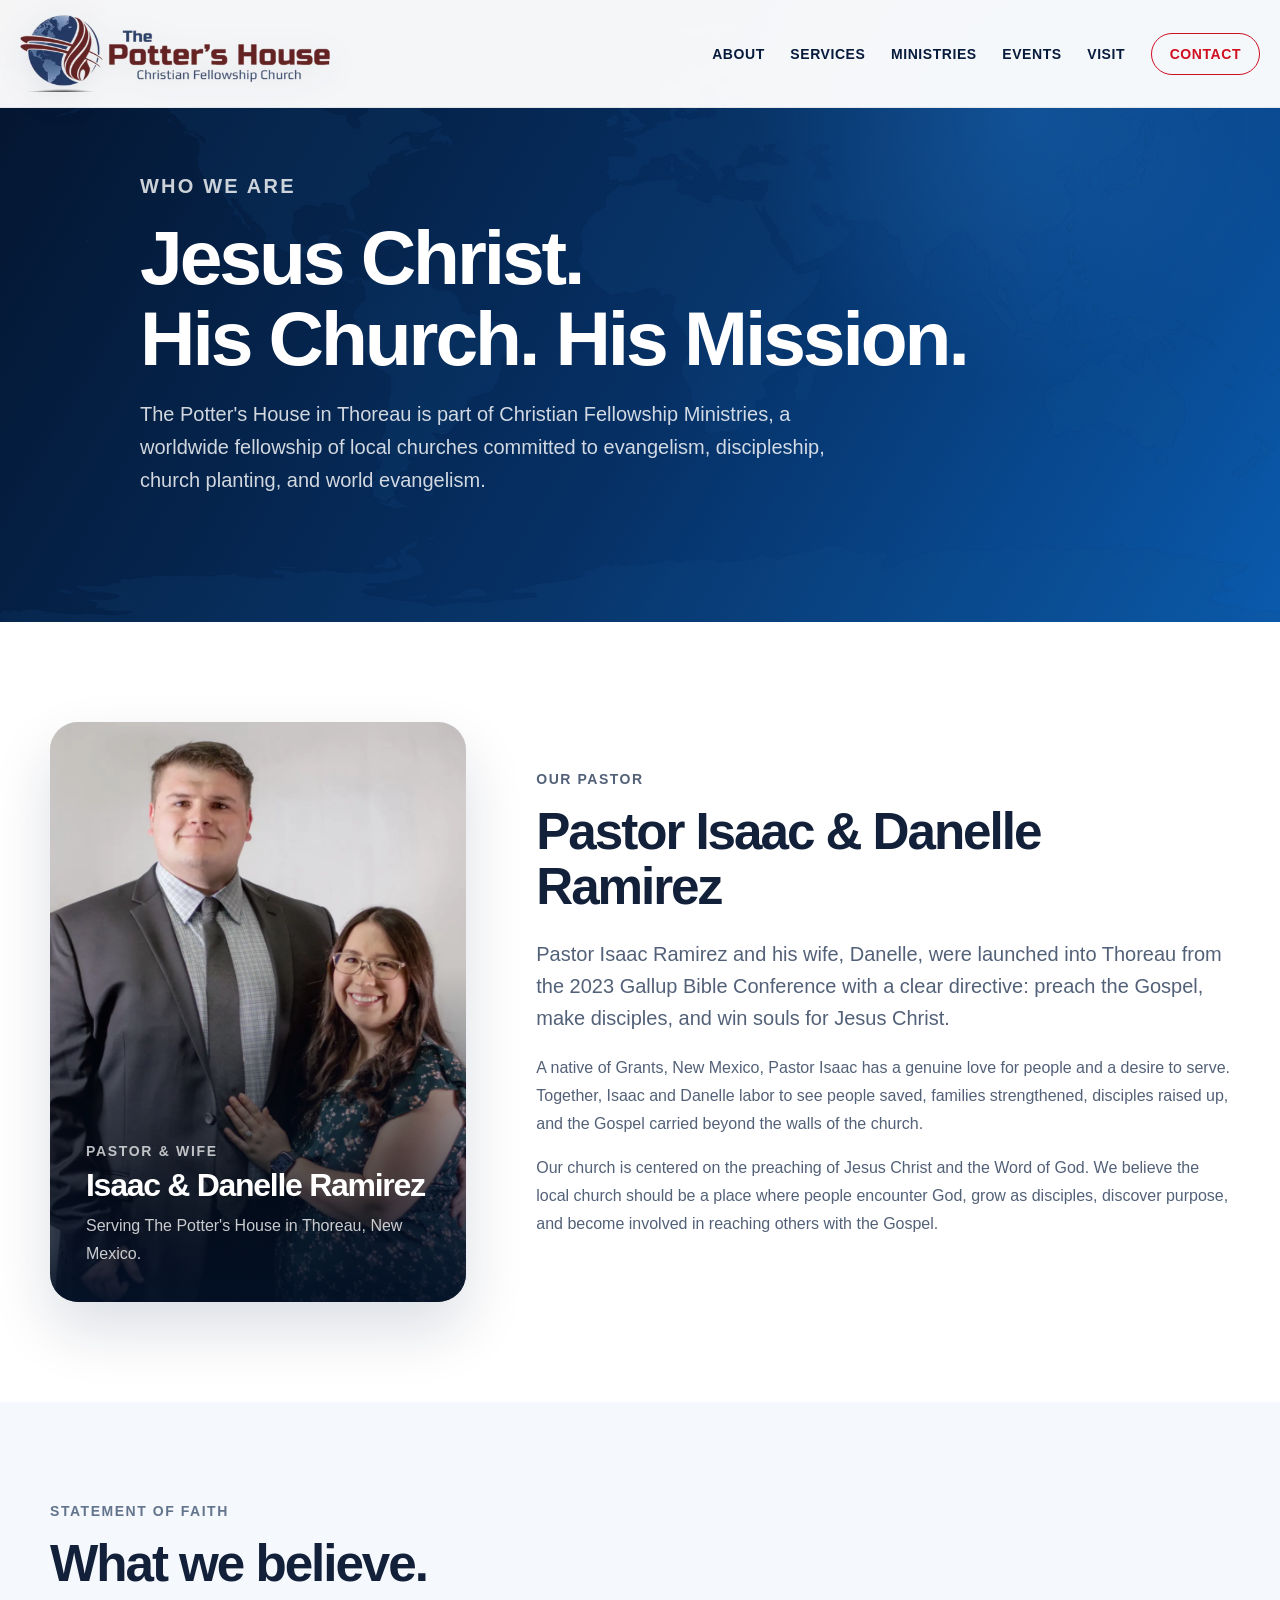
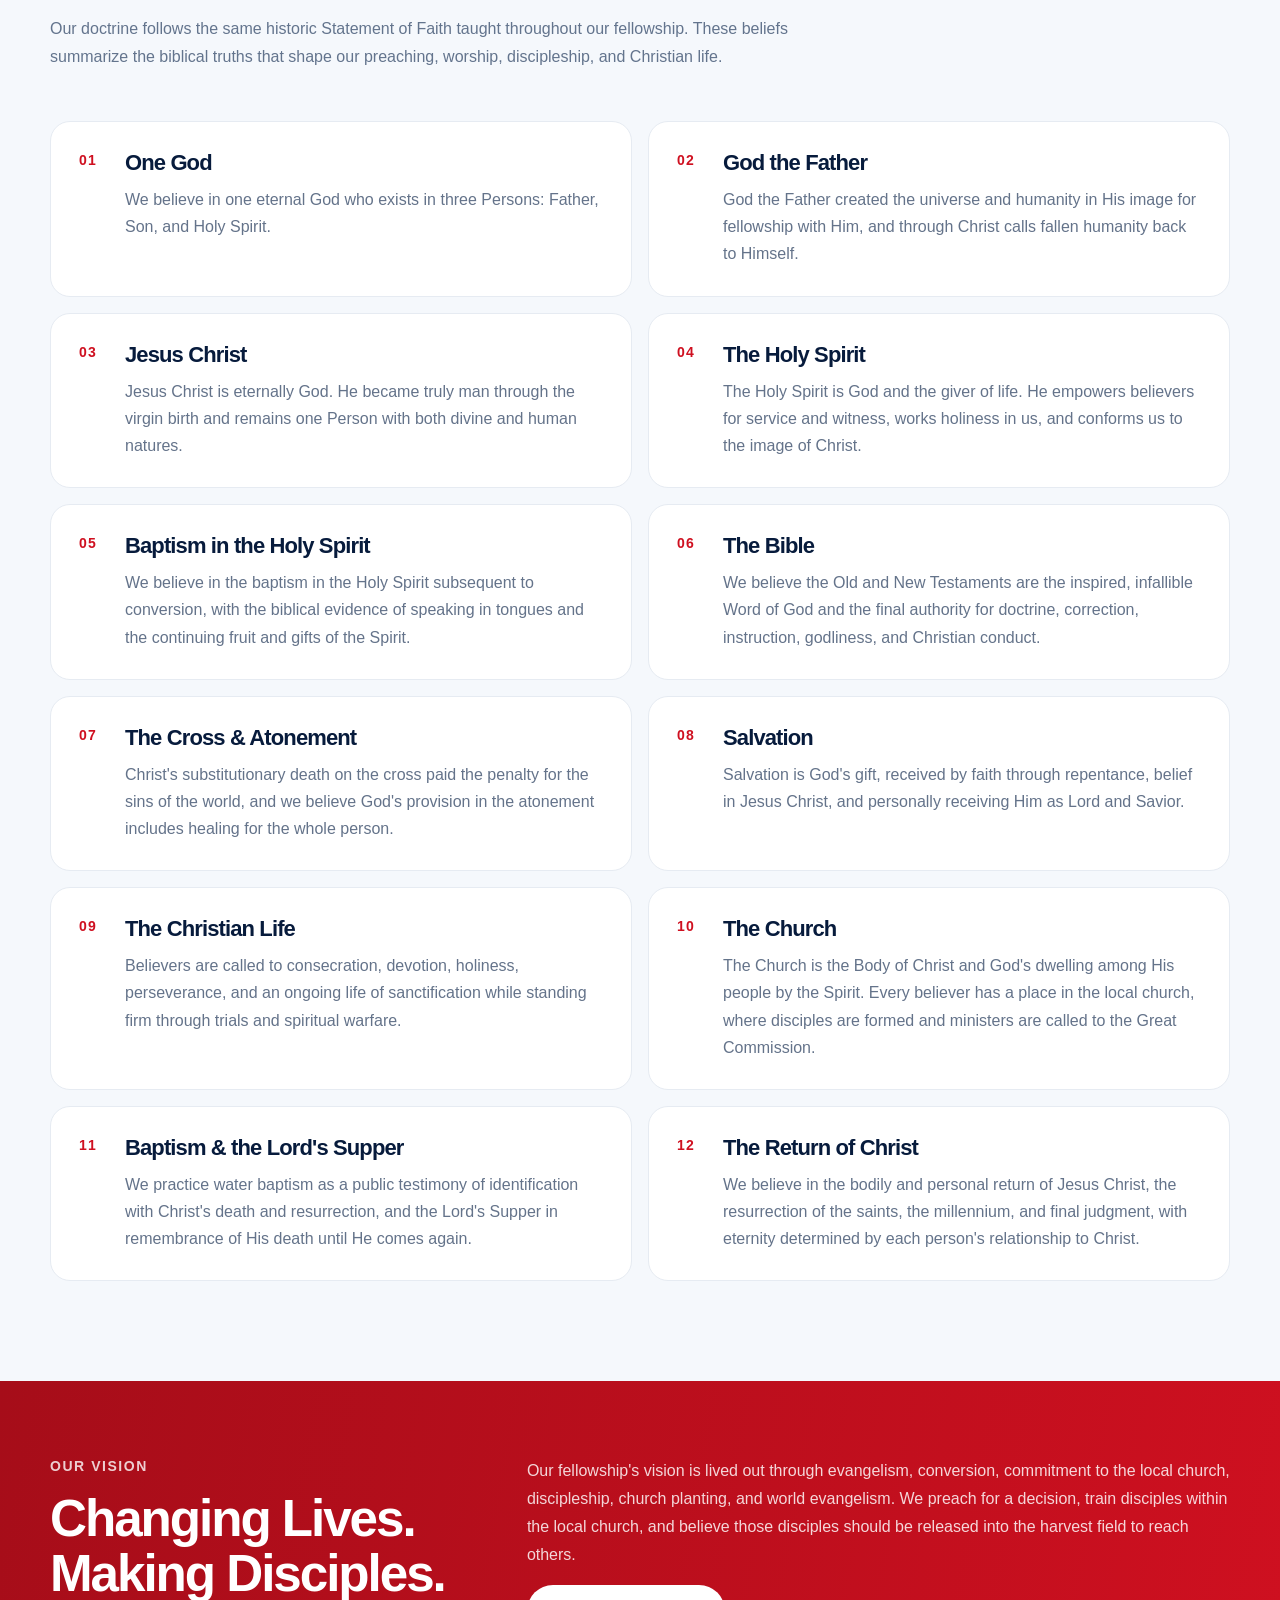
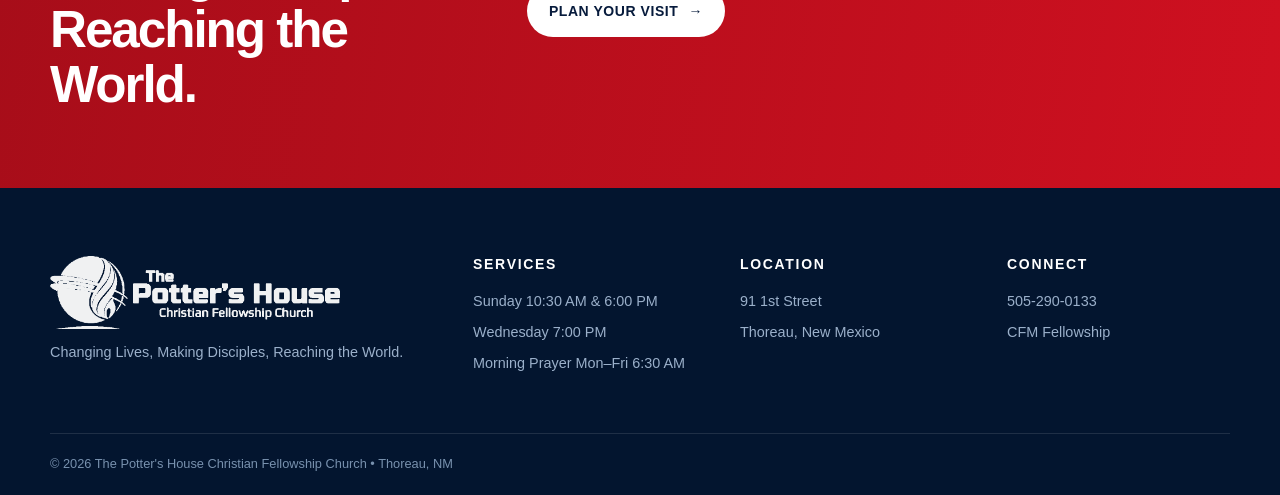
==== commit caa91439: "Expand world map backdrop and rebalance responsive typography" ====
--- a/about.html
+++ b/about.html
@@ -8,9 +8,9 @@
   <link rel="stylesheet" href="/styles.css" />
   <style>
     .about-hero{position:relative;overflow:hidden;padding:170px 0 105px;color:#fff;background:radial-gradient(circle at 80% 18%,rgba(43,132,227,.30),transparent 24%),linear-gradient(120deg,#04142d,#063166 55%,#0a5aad)}
-    .about-hero:after{content:"";position:absolute;right:-80px;top:82px;width:510px;height:510px;background:url('/assets/logo-mark-transparent.webp') no-repeat center/contain;opacity:.09;filter:brightness(1.4)}
+    .about-hero:after{content:"";position:absolute;inset:0;width:100%;height:100%;background:url('/assets/world-map.webp') no-repeat center center/100% auto;opacity:.14}
     .about-hero .shell{position:relative;z-index:2;max-width:1000px}
-    .about-hero h1{margin-bottom:20px;font-size:clamp(52px,7vw,88px);line-height:.94}
+    .about-hero h1{margin-bottom:20px;font-size:clamp(3rem,6vw,5rem);line-height:1.05}
     .about-hero p{max-width:720px;color:rgba(255,255,255,.82);font-size:20px;line-height:1.65}
     .pastor-section{background:#fff}
     .pastor-grid{display:grid;grid-template-columns:.75fr 1.25fr;gap:70px;align-items:center}
@@ -18,9 +18,9 @@
     .pastor-photo{position:absolute;inset:0;width:100%;height:100%;object-fit:cover;object-position:center 30%}
     .pastor-card:after{content:"";position:absolute;inset:42% 0 0;background:linear-gradient(180deg,transparent,rgba(3,17,39,.92))}
     .pastor-card-copy{position:relative;z-index:2;width:100%;padding:150px 36px 34px;color:#fff}
-    .pastor-card-copy span{display:block;margin-bottom:8px;font-size:12px;font-weight:800;letter-spacing:.15em;text-transform:uppercase;opacity:.72}
+    .pastor-card-copy span{display:block;margin-bottom:8px;font-size:14px;font-weight:800;letter-spacing:.12em;text-transform:uppercase;opacity:.72}
     .pastor-card-copy strong{display:block;font-size:32px;letter-spacing:-.04em}
-    .pastor-card-copy p{margin:8px 0 0;color:rgba(255,255,255,.78);font-size:15px}
+    .pastor-card-copy p{margin:8px 0 0;color:rgba(255,255,255,.78);font-size:16px}
     .about-copy h2{max-width:680px}
     .about-copy p{max-width:760px;color:#536178}
     .faith{background:var(--soft)}
@@ -28,14 +28,14 @@
     .faith-intro p{color:var(--muted)}
     .faith-grid{display:grid;grid-template-columns:repeat(2,1fr);gap:16px}
     .faith-item{position:relative;padding:28px 30px 28px 74px;background:#fff;border:1px solid #e6ebf2;border-radius:20px}
-    .faith-item .num{position:absolute;left:28px;top:30px;color:var(--red);font-size:12px;font-weight:900;letter-spacing:.08em}
+    .faith-item .num{position:absolute;left:28px;top:30px;color:var(--red);font-size:14px;font-weight:900;letter-spacing:.08em}
     .faith-item h3{margin:0 0 10px;color:var(--navy);font-size:22px}
-    .faith-item p{margin:0;color:#64738a;font-size:14px;line-height:1.7}
+    .faith-item p{margin:0;color:#64738a;font-size:16px;line-height:1.7}
     .vision-band{padding:76px 0;color:#fff;background:linear-gradient(100deg,var(--red-dark),var(--red))}
     .vision-band .shell{display:grid;grid-template-columns:.75fr 1.25fr;gap:55px;align-items:start}
     .vision-band h2{margin-bottom:0}
     .vision-band p{color:rgba(255,255,255,.83)}
-    @media(max-width:850px){.pastor-grid,.faith-grid,.vision-band .shell{grid-template-columns:1fr}.pastor-grid{gap:42px}.pastor-card{min-height:540px;max-width:540px;width:100%;margin:0 auto}.about-hero{padding:120px 0 76px}.about-hero h1{font-size:clamp(42px,12vw,62px);line-height:.98}.about-hero p{font-size:17px;line-height:1.6}.faith-intro{margin-bottom:34px}.faith-item{padding:24px 22px 24px 64px}.faith-item .num{left:22px;top:26px}.vision-band{padding:58px 0}.vision-band .shell{gap:28px}}
+    @media(max-width:850px){.pastor-grid,.faith-grid,.vision-band .shell{grid-template-columns:1fr}.pastor-grid{gap:42px}.pastor-card{min-height:540px;max-width:540px;width:100%;margin:0 auto}.about-hero{padding:120px 0 76px}.about-hero:after{background-position:center 85px;background-size:100% auto;opacity:.12}.about-hero h1{font-size:clamp(2.5rem,10vw,3.75rem);line-height:1.04}.about-hero p{font-size:17px;line-height:1.6}.faith-intro{margin-bottom:34px}.faith-item{padding:24px 22px 24px 64px}.faith-item .num{left:22px;top:26px}.vision-band{padding:58px 0}.vision-band .shell{gap:28px}}
     @media(max-width:520px){.pastor-card{min-height:460px;border-radius:20px}.pastor-card-copy{padding:120px 24px 26px}.pastor-card-copy strong{font-size:27px}.faith-item{padding:22px 18px 22px 54px;border-radius:16px}.faith-item .num{left:18px;top:24px}.faith-item h3{font-size:20px}}
   </style>
 </head>
--- a/styles.css
+++ b/styles.css
@@ -97,7 +97,7 @@
 .section-copy p:not(.kicker){max-width:680px;color:#536178}
 .text-link{display:inline-flex;align-items:center;gap:8px;margin-top:16px;color:var(--red);font-size:13px;font-weight:800;letter-spacing:.04em;text-transform:uppercase}
 .statement-card{position:relative;padding:60px 54px;color:#fff;background:linear-gradient(150deg,var(--navy),#0c4f96);border-radius:28px;box-shadow:var(--shadow);overflow:hidden}
-.statement-card::before{content:"";position:absolute;width:100%;height:100%;top:0;left:0;background:url('/assets/world-globe.webp') no-repeat right -30px bottom -20px / 220px auto;opacity:.08}
+.statement-card::before{content:"";position:absolute;width:100%;height:100%;top:0;left:0;background:url('/assets/world-map.webp') no-repeat right -30px bottom -20px / 220px auto;opacity:.08}
 .statement-card::after{content:"";position:absolute;width:6px;top:0;bottom:0;left:0;background:var(--red)}
 .statement-small{display:block;margin-bottom:24px;color:#b6c9df;font-size:11px;font-weight:800;letter-spacing:.16em;text-transform:uppercase}
 .statement-card blockquote{position:relative;z-index:1;margin-bottom:16px;font-family:Georgia,'Times New Roman',serif;font-size:33px;line-height:1.32}
@@ -127,7 +127,7 @@
 
 .invite-section{display:grid;grid-template-columns:1fr 1fr;min-height:620px;color:#fff;background:var(--navy)}
 .invite-image{position:relative;overflow:hidden;background:radial-gradient(circle at 50% 45%,rgba(36,134,218,.42),transparent 28%),linear-gradient(135deg,#031327,#07579b)}
-.invite-image::before{content:"";position:absolute;inset:0;background:url('/assets/world-globe.webp') no-repeat center center / 66% auto;opacity:.14;filter:brightness(1.6)}
+.invite-image::before{content:"";position:absolute;inset:0;background:url('/assets/world-map.webp') no-repeat center center / 66% auto;opacity:.14;filter:brightness(1.6)}
 .invite-image::after{content:"";position:absolute;inset:0;background:repeating-linear-gradient(120deg,transparent 0 35px,rgba(255,255,255,.025) 36px 37px)}
 .invite-content{display:flex;flex-direction:column;justify-content:center;padding:80px clamp(45px,8vw,120px)}
 .invite-content h2{margin-bottom:24px}
@@ -258,9 +258,9 @@
 
 /* Fellowship world identity and events */
 .hero{background:linear-gradient(105deg,rgba(255,255,255,.94),rgba(244,249,255,.82)),radial-gradient(circle at 70% 48%,#d2e5f8,transparent 55%)}
-.world-watermark{right:-3%;top:12%;width:min(68vw,860px);height:84%;background-image:url('/assets/world-globe.webp');opacity:.18;filter:grayscale(1) sepia(1) hue-rotate(170deg) saturate(3)}
+.world-watermark{right:-3%;top:12%;width:min(68vw,860px);height:84%;background-image:url('/assets/world-map.webp');opacity:.18;filter:grayscale(1) sepia(1) hue-rotate(170deg) saturate(3)}
 .world-lines{opacity:.58}
-.about-hero:after{background-image:url('/assets/world-globe.webp')}
+.about-hero:after{background-image:url('/assets/world-map.webp')}
 .event-feature{background:#f1f6fc;border-top:1px solid var(--line);border-bottom:1px solid var(--line)}
 .event-feature-grid{display:grid;grid-template-columns:1.1fr .7fr;gap:clamp(35px,7vw,110px);align-items:center}
 .event-feature-copy h2{max-width:680px}
@@ -269,8 +269,8 @@
 .event-schedule span{text-align:right;color:var(--blue);font-weight:700}
 .event-art{display:block;max-width:360px;justify-self:center;box-shadow:0 26px 65px rgba(8,28,62,.2)}
 .event-art img{width:100%;height:auto}
-.events-hero{position:relative;overflow:hidden;padding:180px 0 90px;color:#fff;background:linear-gradient(105deg,rgba(3,17,39,.97),rgba(6,53,107,.9)),url('/assets/world-globe.webp') no-repeat right 8% center / 500px}
-.events-hero:after{content:"";position:absolute;right:3%;top:7%;height:90%;aspect-ratio:1;background:url('/assets/world-globe.webp') no-repeat center/contain;opacity:.14;pointer-events:none}
+.events-hero{position:relative;overflow:hidden;padding:180px 0 90px;color:#fff;background:linear-gradient(105deg,rgba(3,17,39,.97),rgba(6,53,107,.9)),url('/assets/world-map.webp') no-repeat right 8% center / 500px}
+.events-hero:after{content:"";position:absolute;right:3%;top:7%;height:90%;aspect-ratio:1;background:url('/assets/world-map.webp') no-repeat center/contain;opacity:.14;pointer-events:none}
 .events-hero .shell{position:relative;z-index:1}
 .events-hero h1{max-width:800px;font-size:clamp(44px,7vw,82px);line-height:1}
 .events-hero p:not(.kicker){max-width:650px;font-size:19px;color:#d9e8f7}
@@ -280,3 +280,77 @@
 .event-posters img{width:100%;height:auto;box-shadow:0 16px 40px rgba(8,28,62,.15)}
 @media(max-width:800px){.event-feature-grid,.event-detail-grid{grid-template-columns:1fr}.event-art{max-width:300px}.events-hero{padding:125px 0 65px}.event-detail-grid{gap:35px}}
 @media(max-width:520px){.world-watermark{top:4%;right:-33%;width:110vw;height:55%;opacity:.12}.event-schedule{grid-template-columns:1fr;gap:5px}.event-schedule strong:not(:first-child){margin-top:10px}.event-schedule span{text-align:left}.event-posters{gap:8px}.event-feature{padding-top:58px}}
+
+/* A transparent world map carries the fellowship's global mission. */
+.world-watermark{top:8%;right:-7%;width:min(77vw,1050px);height:82%;background-position:center;background-size:contain;opacity:.16;filter:none}
+.world-lines{display:none}
+.about-hero:after{top:75px;right:-4%;width:min(65vw,850px);height:440px;background-size:contain;opacity:.13;filter:none}
+.invite-image::before{background-size:86% auto;opacity:.24;filter:none}
+.events-hero{background:linear-gradient(105deg,#031127,#07366a)}
+.events-hero:after{right:-2%;top:5%;width:min(70vw,920px);height:90%;aspect-ratio:auto;background-size:contain;opacity:.20}
+@media(max-width:700px){.world-watermark{top:2%;right:-25%;width:130vw;height:64%;opacity:.11}.about-hero:after{right:-35%;top:55px;width:125vw;height:320px;opacity:.10}.events-hero:after{right:-30%;width:130vw;opacity:.12}}
+
+/* Full-width mission map and a consistent, readable type scale. */
+.world-watermark{inset:0;width:100%;height:100%;background:url('/assets/world-map.webp') no-repeat center center / 100% auto;opacity:.13}
+.hero{padding-top:170px;padding-bottom:105px}
+.hero-content{grid-template-columns:minmax(0,1.12fr) minmax(0,.88fr);gap:clamp(30px,5vw,72px)}
+.hero h1{font-size:clamp(3.5rem,5.1vw,5rem);line-height:1.02;letter-spacing:-.045em}
+.hero-copy>p{font-size:1.2rem;line-height:1.62}
+h2{font-size:clamp(2.5rem,4vw,3.8rem);line-height:1.08}
+h3{line-height:1.18}
+.kicker,.eyebrow,.panel-kicker,.statement-small{font-size:.875rem;line-height:1.4;letter-spacing:.11em}
+.button{font-size:.875rem;letter-spacing:.04em;min-height:52px}
+.nav{font-size:.875rem;gap:clamp(14px,2vw,28px)}
+.hero-panel h3{font-size:1.85rem}
+.hero-panel p,.hero-address,.hero-list-item strong,.hero-list-item span{font-size:.95rem}
+.hero-list-item b{font-size:1rem}
+.quick-lead h2{font-size:clamp(2.4rem,3.6vw,3.4rem)}
+.service-card strong,.service-card span,.detail-row span{font-size:1rem}
+.service-card b{font-size:1.1rem}
+.text-link,.statement-card p,.statement-card cite{font-size:.9rem}
+.belief-grid p,.ministry-card p{font-size:1rem;line-height:1.65}
+.belief-grid span,.ministry-card>span{font-size:.85rem}
+.ministry-card h3{font-size:1.65rem;margin-top:44px}
+.section-heading{grid-template-columns:minmax(0,1fr) minmax(260px,.8fr);gap:45px;align-items:center}
+.section-heading>p{max-width:480px}
+footer strong{font-size:.875rem}
+footer p{font-size:.9rem;line-height:1.65}
+.copyright{font-size:.8rem}
+.about-hero:after{inset:0;width:100%;height:100%;background:url('/assets/world-map.webp') no-repeat center center / 100% auto;opacity:.14}
+.events-hero:after{inset:0;width:100%;height:100%;background:url('/assets/world-map.webp') no-repeat center center / 100% auto;opacity:.16}
+@media(max-width:1100px){.nav{font-size:.82rem}.brand-logo{width:250px}}
+@media(max-width:980px){
+ .hero{padding:130px 0 85px}
+ .hero-content{grid-template-columns:1fr;gap:36px}
+ .hero-copy{max-width:760px}
+ .hero-panel{max-width:760px;width:100%}
+ .section-heading{grid-template-columns:1fr;gap:15px}
+ .nav a,.nav a:nth-child(-n+3){font-size:1rem}
+}
+@media(max-width:700px){
+ .section{padding:72px 0}
+ .shell{width:min(100% - 36px,1180px)}
+ .hero{padding:115px 0 75px}
+ .world-watermark{inset:0;width:100%;height:100%;background-position:center 95px;background-size:100% auto;opacity:.12}
+ .hero h1{font-size:clamp(2.65rem,10vw,3.6rem);line-height:1.04}
+ .hero-copy>p{font-size:1.1rem}
+ h2{font-size:clamp(2.25rem,9vw,3rem)}
+ .quick-lead h2{font-size:clamp(2.2rem,8vw,2.8rem)}
+ .eyebrow{font-size:.875rem}
+ .hero-panel{padding:28px 22px}
+ .hero-list-item{grid-template-columns:24px minmax(0,1fr) auto}
+ .hero-list-item b{grid-column:auto;white-space:normal;text-align:right}
+ .service-card{grid-template-columns:26px minmax(0,1fr) auto}
+ .service-card b{grid-column:auto;white-space:normal;text-align:right}
+ .belief-grid strong{font-size:1.4rem}
+ .ministry-grid{grid-template-columns:1fr}
+ .ministry-card h3{margin-top:22px}
+ .about-hero:after,.events-hero:after{background-position:center 85px;background-size:100% auto;opacity:.12}
+}
+@media(max-width:420px){
+ .brand-logo{width:170px}
+ .hero h1{font-size:clamp(2.5rem,10vw,2.9rem)}
+ .hero-list-item,.service-card{grid-template-columns:24px minmax(0,1fr)}
+ .hero-list-item b,.service-card b{grid-column:2;text-align:left;margin-top:2px}
+ .event-posters{grid-template-columns:1fr 1fr}
+}
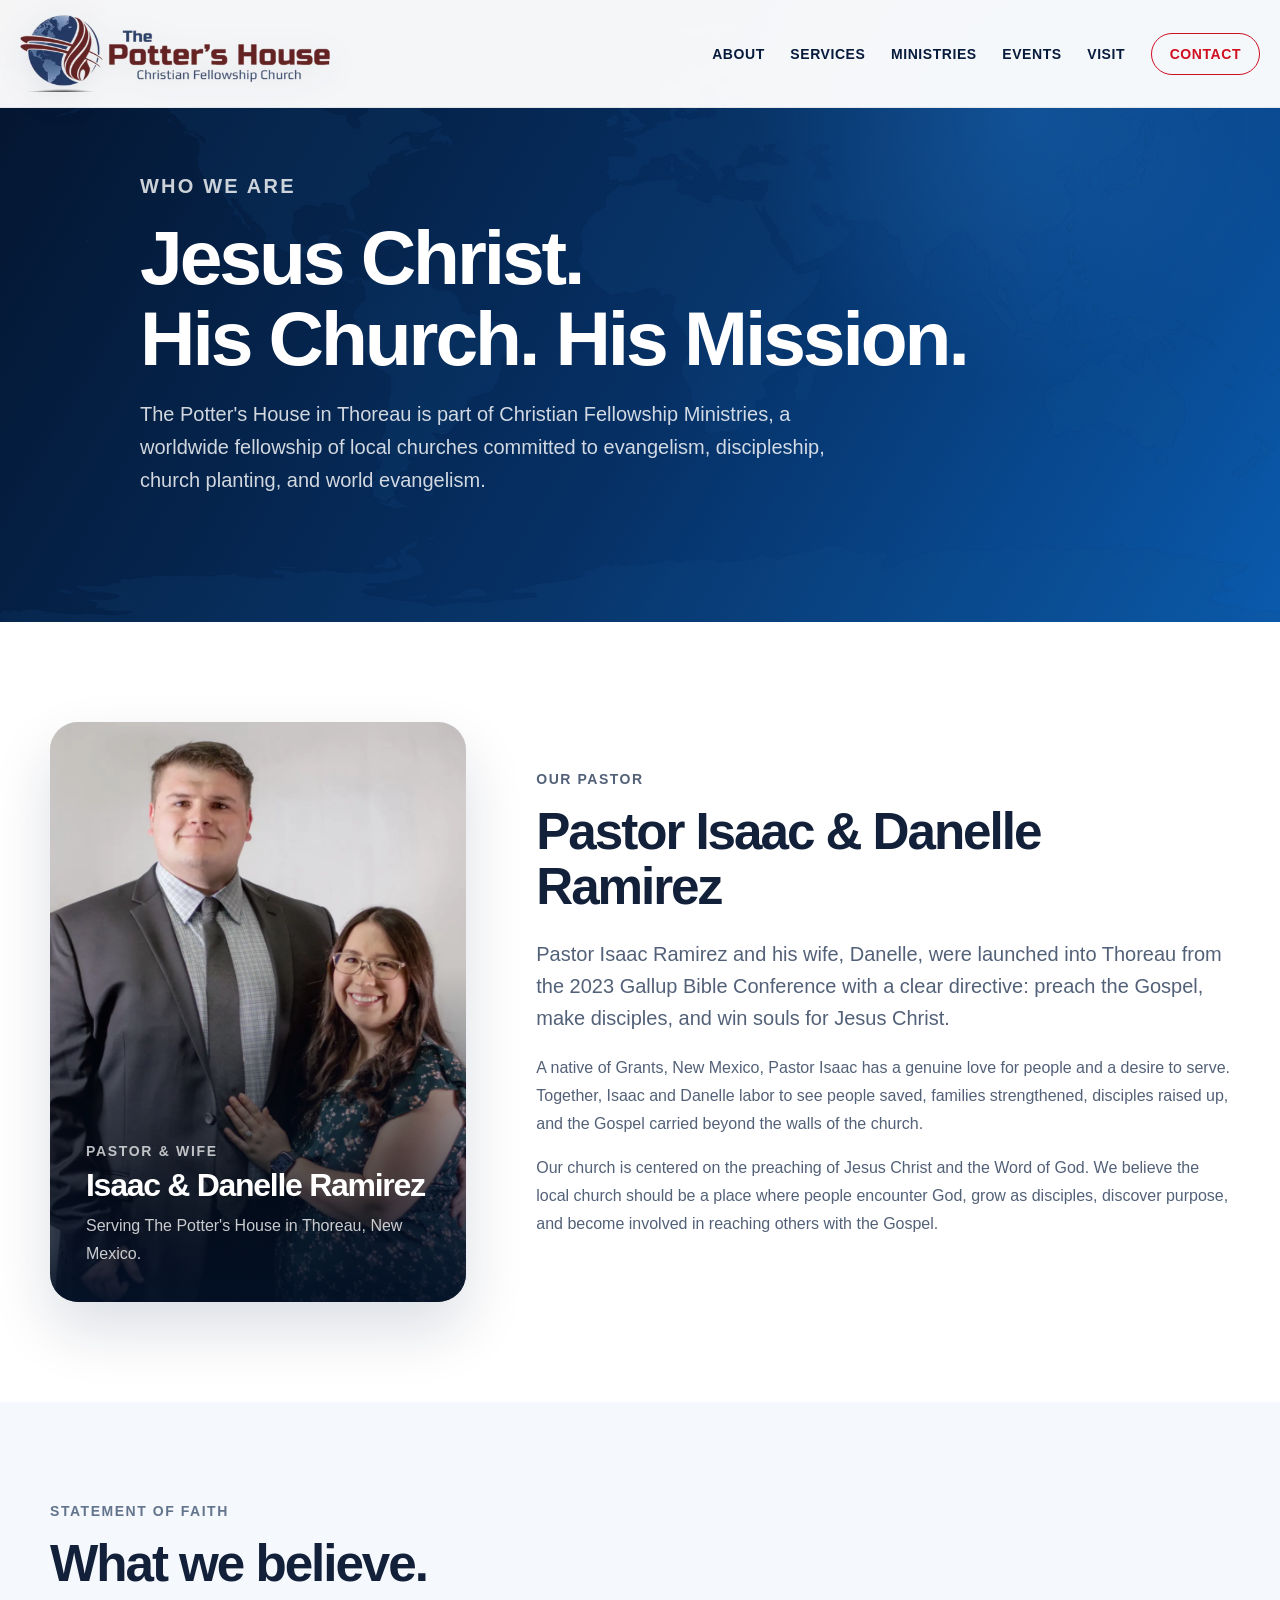
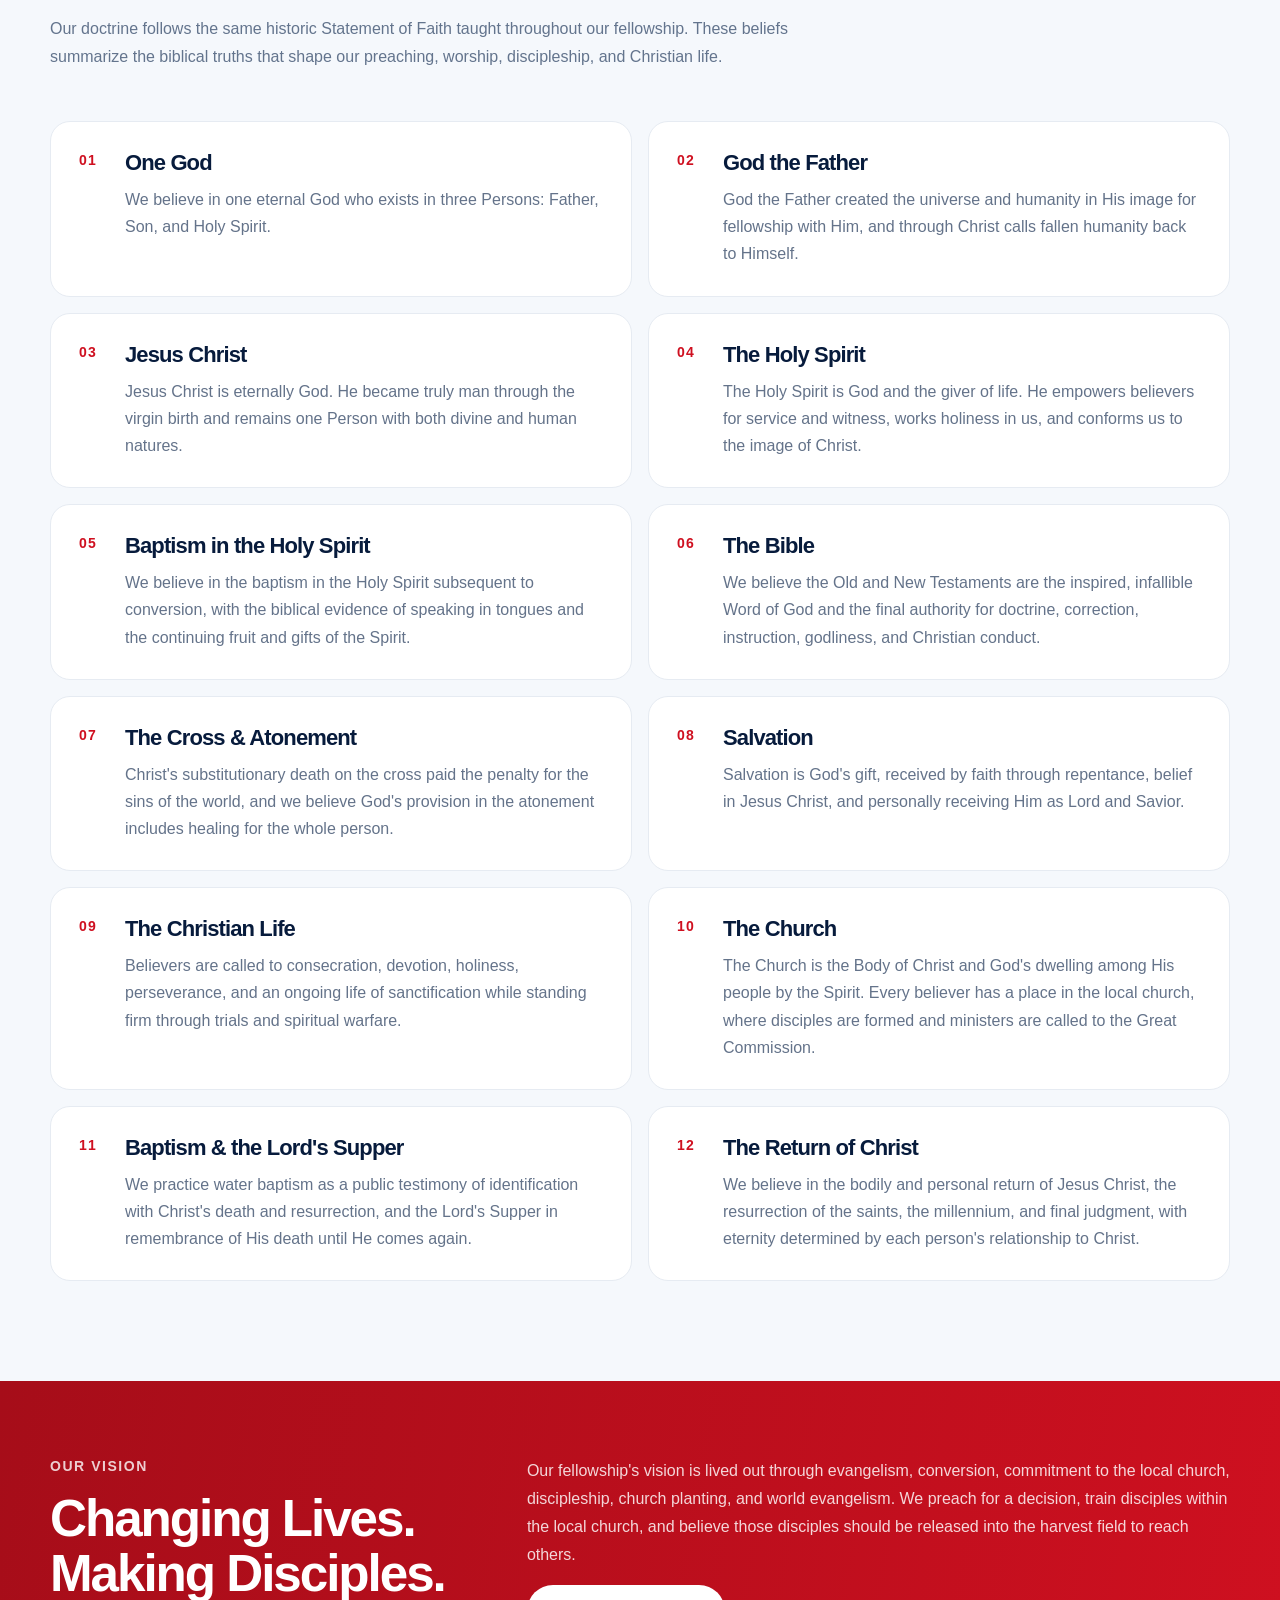
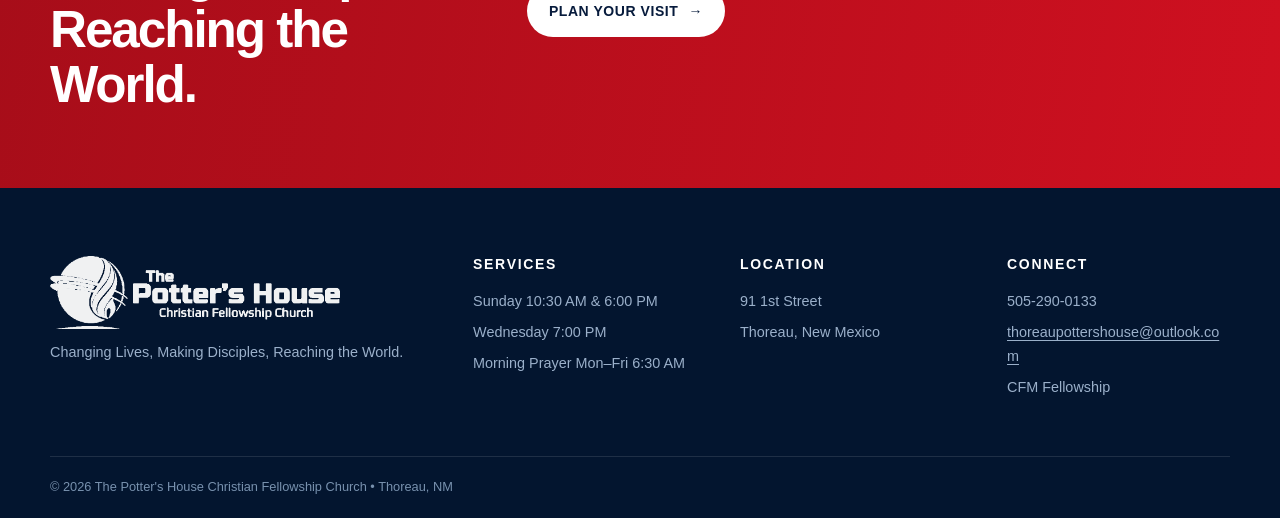
==== commit ad383555: "Add church email contact across site" ====
--- a/about.html
+++ b/about.html
@@ -106,7 +106,7 @@
       <div class="footer-brand"><img src="/assets/logo-mark-transparent.webp" alt="The Potter's House Christian Fellowship Church"><p>Changing Lives, Making Disciples, Reaching the World.</p></div>
       <div><strong>Services</strong><p>Sunday 10:30 AM &amp; 6:00 PM</p><p>Wednesday 7:00 PM</p><p>Morning Prayer Mon–Fri 6:30 AM</p></div>
       <div><strong>Location</strong><p>91 1st Street</p><p>Thoreau, New Mexico</p></div>
-      <div><strong>Connect</strong><p><a href="tel:+15052900133">505-290-0133</a></p><p><a href="https://www.cfmmap.org/" target="_blank" rel="noreferrer">CFM Fellowship</a></p></div>
+      <div><strong>Connect</strong><p><a href="tel:+15052900133">505-290-0133</a></p><p><a class="email-link" href="mailto:thoreaupottershouse@outlook.com">thoreaupottershouse@outlook.com</a></p><p><a href="https://www.cfmmap.org/" target="_blank" rel="noreferrer">CFM Fellowship</a></p></div>
     </div>
     <div class="shell copyright">© 2026 The Potter's House Christian Fellowship Church • Thoreau, NM</div>
   </footer>
--- a/styles.css
+++ b/styles.css
@@ -354,3 +354,5 @@
  .hero-list-item b,.service-card b{grid-column:2;text-align:left;margin-top:2px}
  .event-posters{grid-template-columns:1fr 1fr}
 }
+
+.email-link{overflow-wrap:anywhere;text-decoration:underline;text-underline-offset:3px}
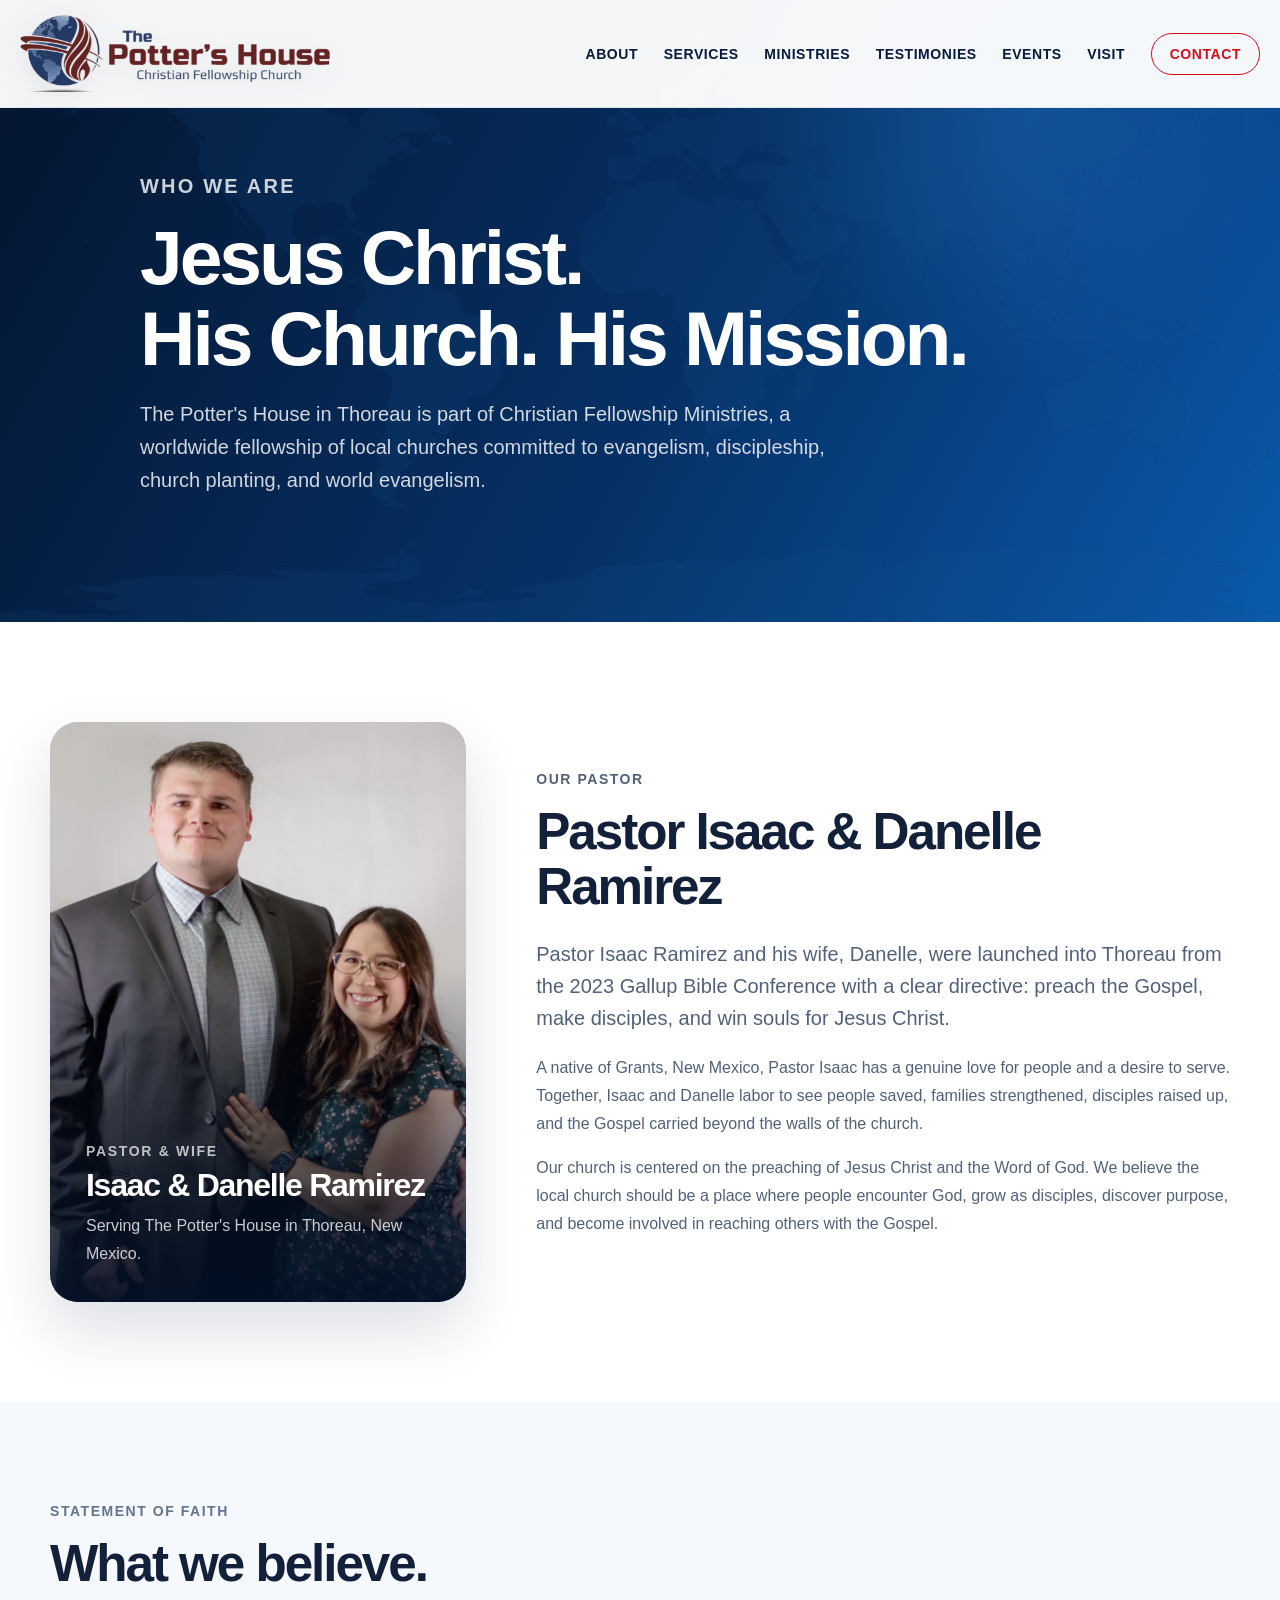
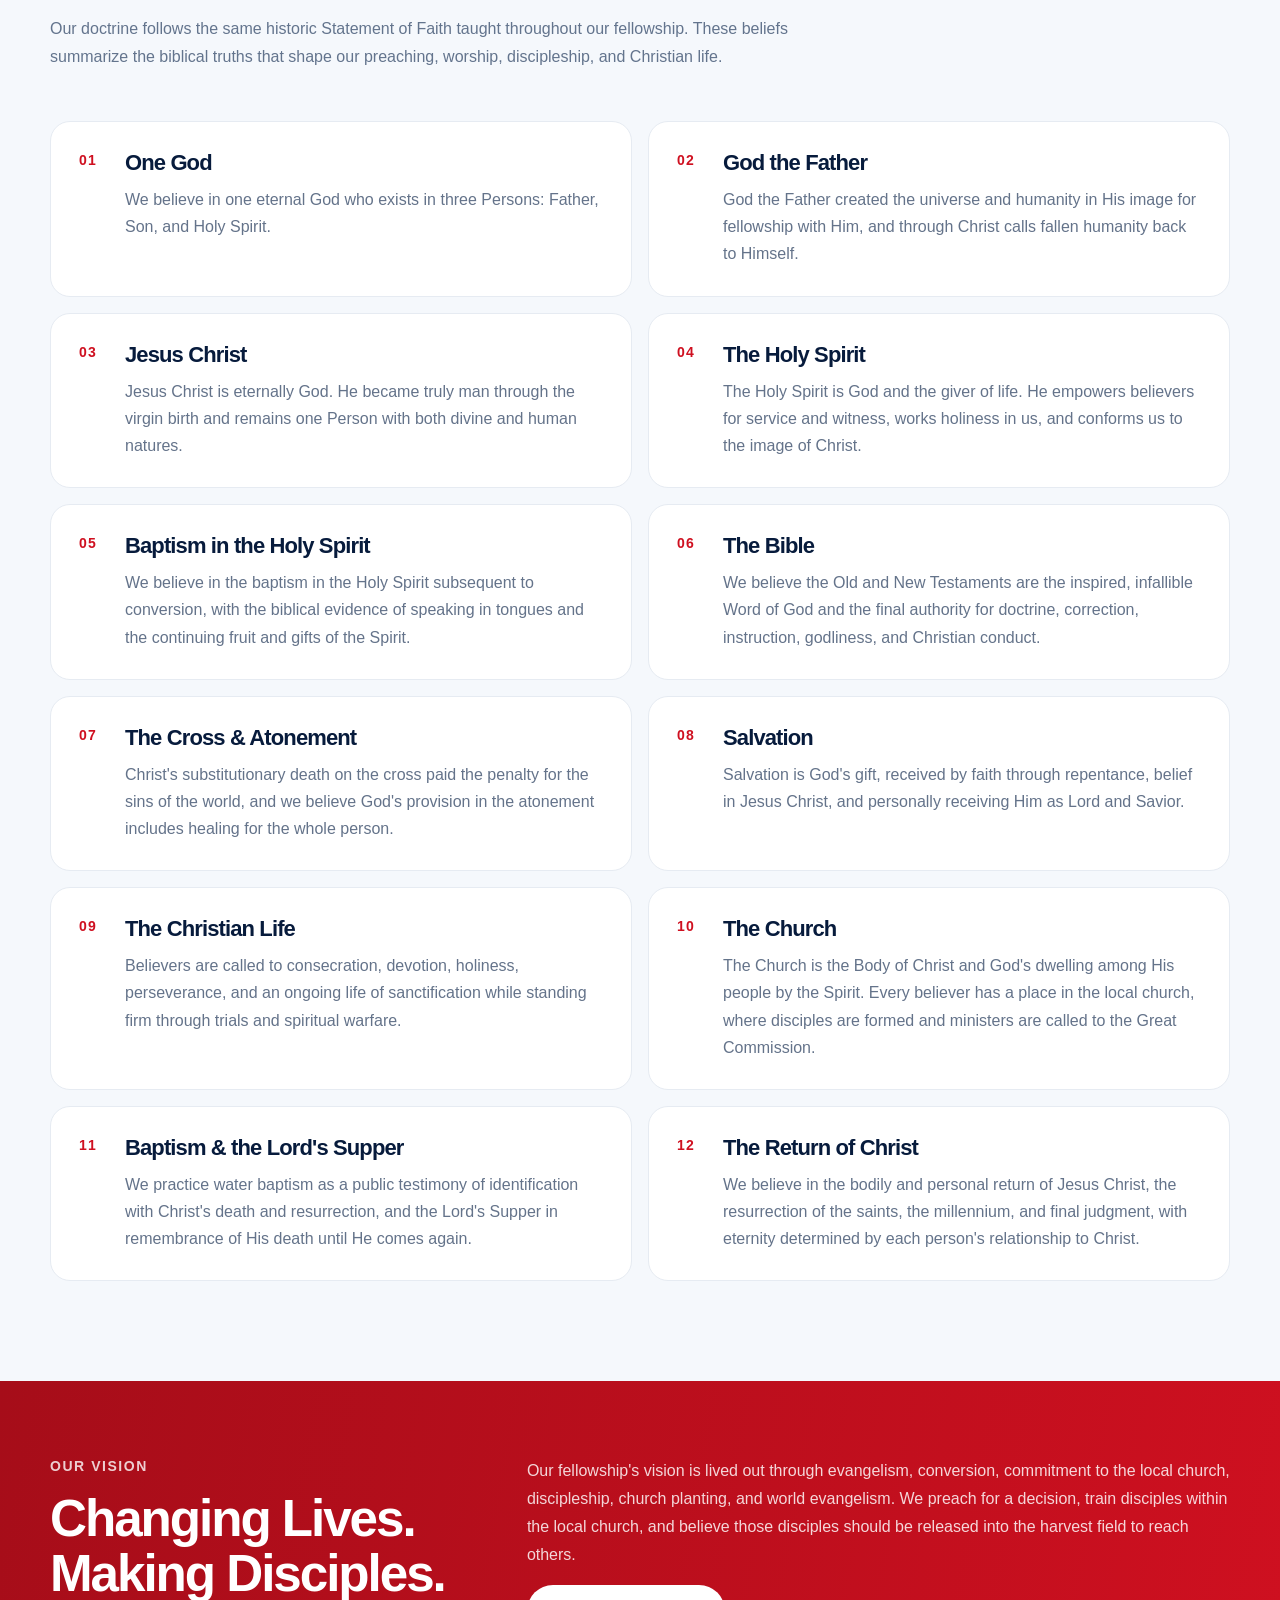
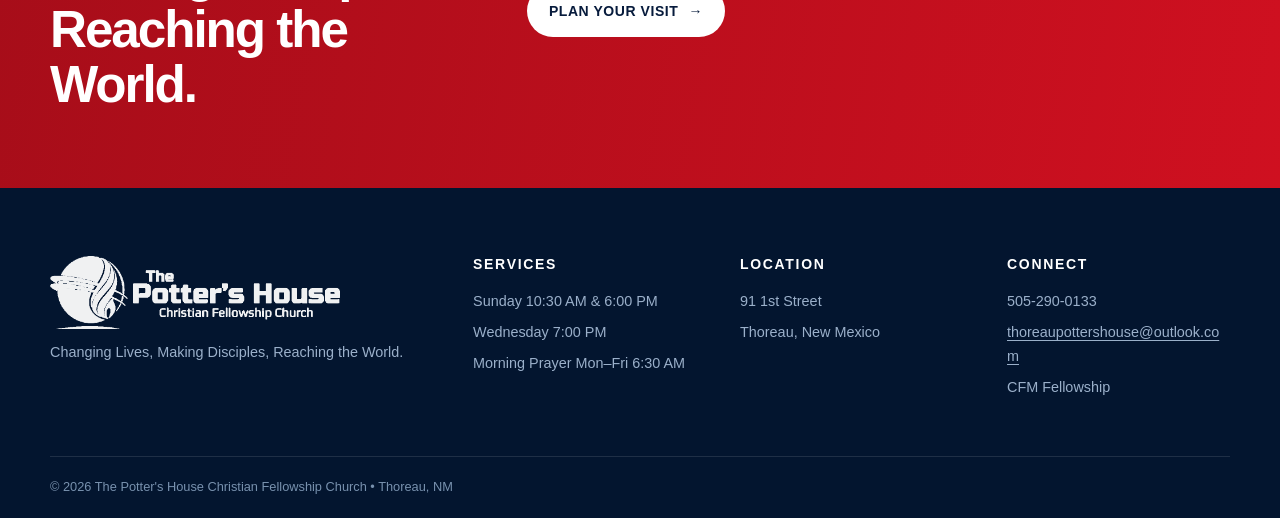
==== commit 64c66388: "Add coming soon testimonies section" ====
--- a/about.html
+++ b/about.html
@@ -48,7 +48,7 @@
       </a>
       <button class="mobile-menu-toggle" type="button" aria-label="Open navigation" aria-expanded="false" aria-controls="primaryNav"><span></span></button>
       <nav class="nav" id="primaryNav" aria-label="Primary navigation">
-        <a href="/about.html">About</a><a href="/#services">Services</a><a href="/#ministries">Ministries</a><a href="/events.html">Events</a><a href="/#visit">Visit</a><a class="nav-cta" href="tel:+15052900133">Contact</a>
+        <a href="/about.html">About</a><a href="/#services">Services</a><a href="/#ministries">Ministries</a><a href="/#testimonies">Testimonies</a><a href="/events.html">Events</a><a href="/#visit">Visit</a><a class="nav-cta" href="tel:+15052900133">Contact</a>
       </nav>
     </div>
   </header>
--- a/styles.css
+++ b/styles.css
@@ -356,3 +356,13 @@
 }
 
 .email-link{overflow-wrap:anywhere;text-decoration:underline;text-underline-offset:3px}
+
+.testimonies{position:relative;overflow:hidden;color:#fff;background:linear-gradient(105deg,#041832,#0a3e77)}
+.testimonies::before{content:"";position:absolute;inset:0;background:url('/assets/world-map.webp') no-repeat center/100% auto;opacity:.11;pointer-events:none}
+.testimonies-inner{position:relative;display:grid;grid-template-columns:minmax(0,1.25fr) minmax(270px,.75fr);gap:clamp(35px,7vw,100px);align-items:center}
+.testimonies h2{max-width:700px}
+.testimonies p:not(.kicker){max-width:650px;color:#d2e3f4;font-size:1.15rem;line-height:1.65}
+.testimonies-soon{padding:40px;border:1px solid rgba(255,255,255,.28);background:rgba(255,255,255,.07);border-radius:20px}
+.testimonies-soon span{display:block;margin-bottom:20px;color:#fff;font-size:clamp(1.9rem,3vw,2.7rem);font-weight:800;letter-spacing:-.035em}
+.testimonies-soon p{margin:0}
+@media(max-width:800px){.testimonies-inner{grid-template-columns:1fr;gap:22px}.testimonies-soon{padding:28px}.testimonies::before{background-position:center 50px}}
